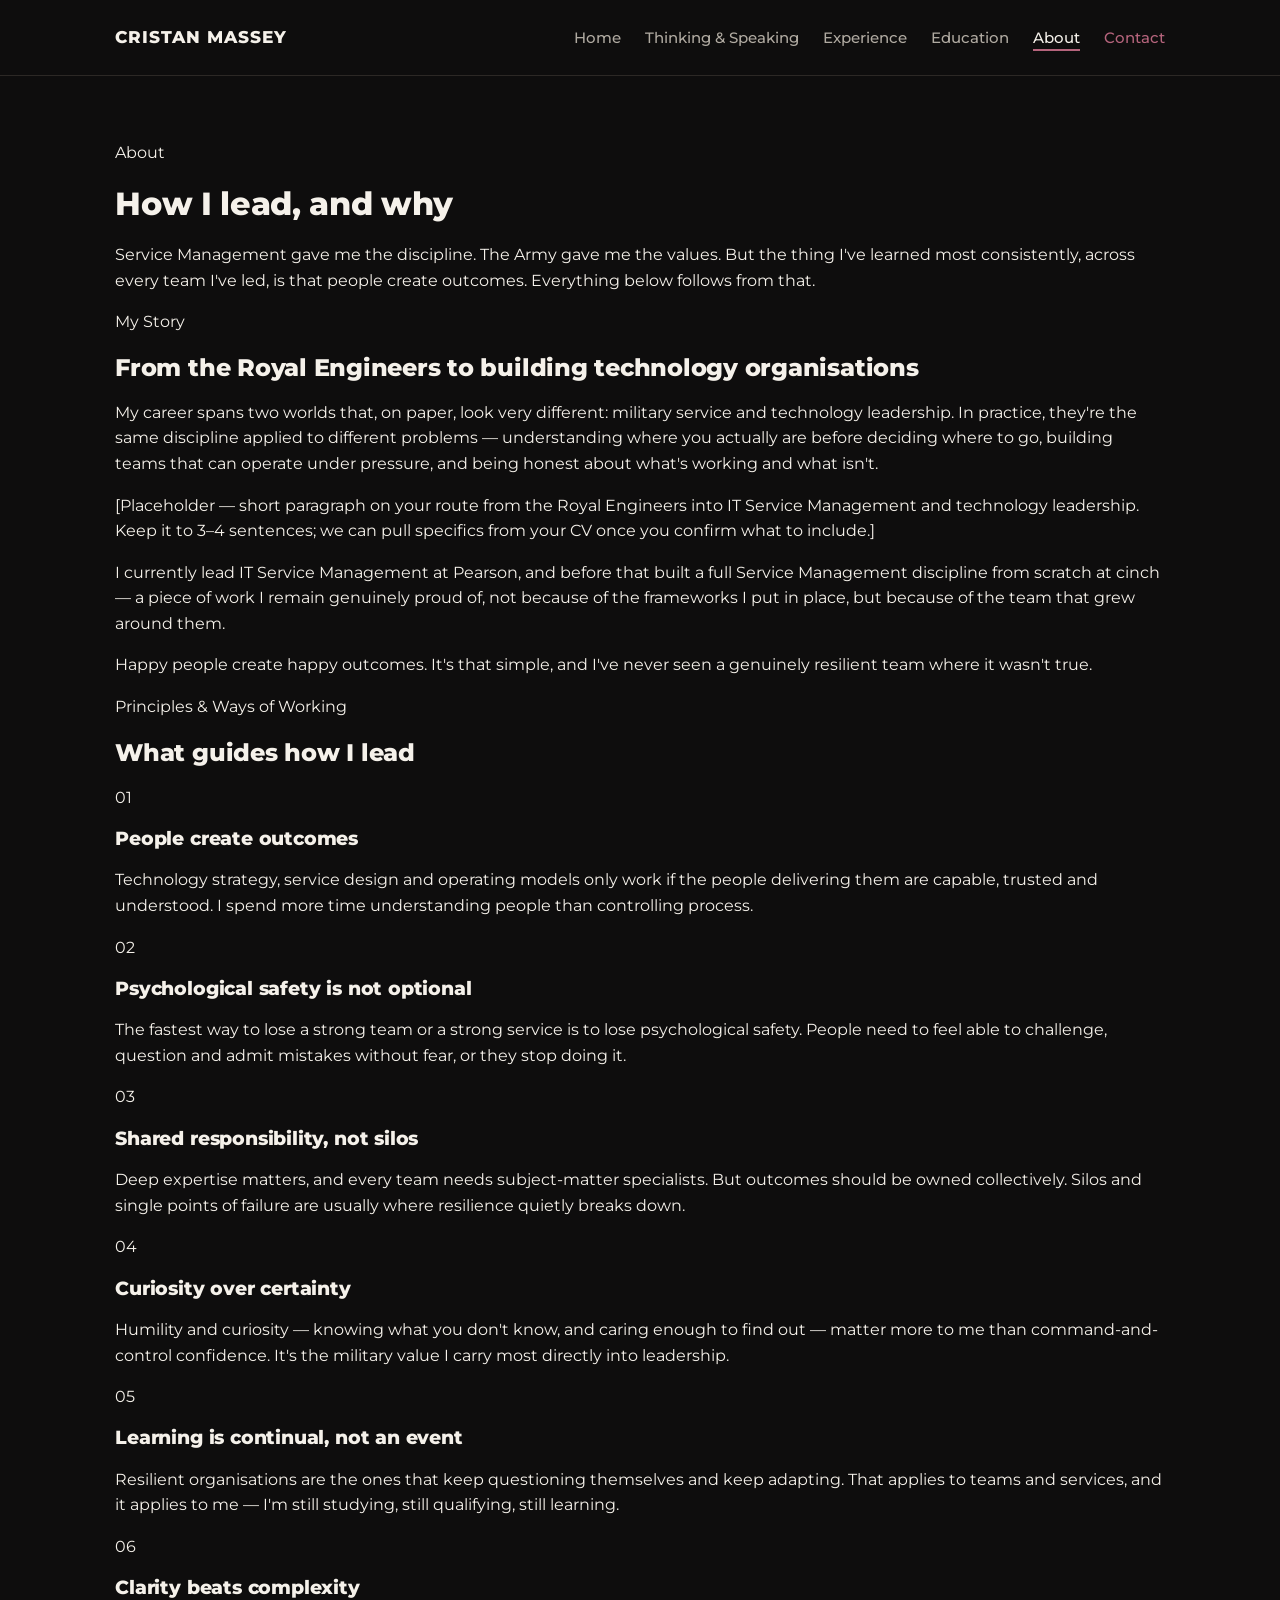
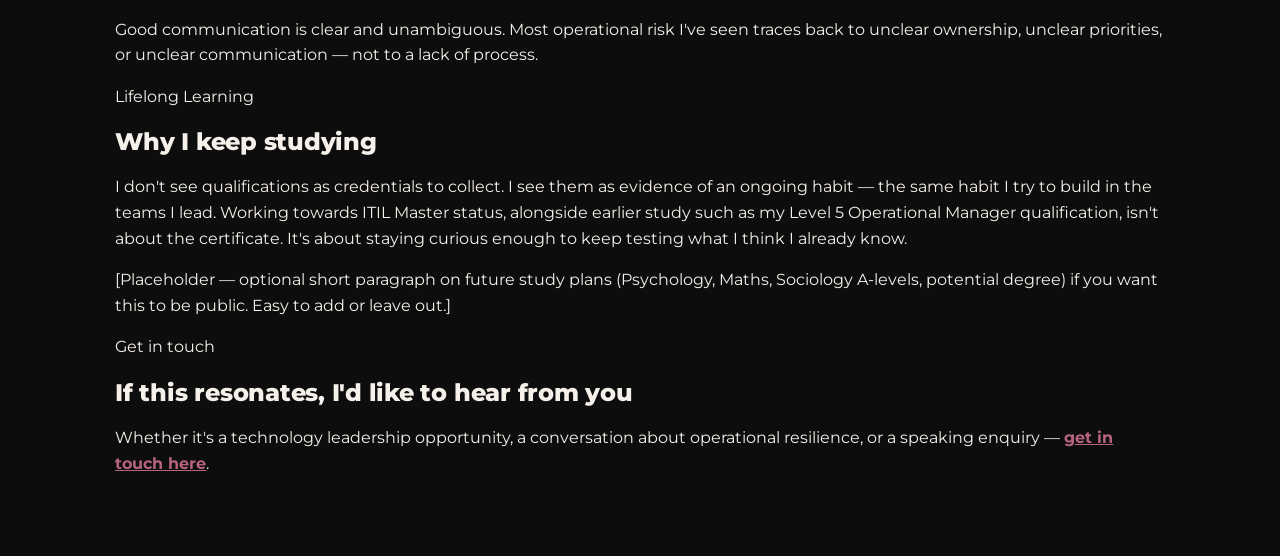
==== about.html @ 7408fda1 "Create about.html" ====
<!DOCTYPE html>
<html lang="en-GB">
<head>

    <meta charset="UTF-8">
    <meta name="viewport" content="width=device-width, initial-scale=1.0">

    <title>About | Cristan Massey</title>

    <meta name="description" content="How Cristan Massey leads: people-centred delivery, continual learning and the principles that guide his approach to technology leadership.">

    <!-- Google Fonts -->
    <link rel="preconnect" href="https://fonts.googleapis.com">
    <link rel="preconnect" href="https://fonts.gstatic.com" crossorigin>
    <link href="https://fonts.googleapis.com/css2?family=Montserrat:wght@400;500;600;700;800;900&display=swap" rel="stylesheet">

    <!-- Stylesheets -->
    <link rel="stylesheet" href="css/tokens.css">
    <link rel="stylesheet" href="css/global.css">
    <link rel="stylesheet" href="css/components.css">

</head>
<body>

    <a class="skip-link" href="#main-content">Skip to main content</a>

    <header class="site-header">
        <nav class="site-nav" aria-label="Primary navigation">

            <a href="index.html" class="site-name">CRISTAN MASSEY</a>

            <ul class="nav-links">
                <li><a href="index.html">Home</a></li>
                <li><a href="thinking.html">Thinking &amp; Speaking</a></li>
                <li><a href="experience.html">Experience</a></li>
                <li><a href="education.html">Education</a></li>
                <li><a href="about.html" aria-current="page">About</a></li>
                <li><a href="contact.html" class="contact-link">Contact</a></li>
            </ul>

        </nav>
    </header>

    <main id="main-content">

        <!-- ==================================================
             PAGE HEADER
             ================================================== -->

        <div class="page-header">

            <p class="page-kicker">About</p>

            <h1>How I lead, and why</h1>

            <p class="page-lead">
                Service Management gave me the discipline. The Army gave me the values.
                But the thing I've learned most consistently, across every team I've
                led, is that people create outcomes. Everything below follows from that.
            </p>

        </div>

        <!-- ==================================================
             SECTION: MY STORY
             ================================================== -->

        <section class="content-section">

            <div class="section-heading">
                <p class="eyebrow">My Story</p>
                <h2>From the Royal Engineers to building technology organisations</h2>
            </div>

            <div class="prose">

                <p>
                    My career spans two worlds that, on paper, look very different: military
                    service and technology leadership. In practice, they're the same discipline
                    applied to different problems &mdash; understanding where you actually are
                    before deciding where to go, building teams that can operate under pressure,
                    and being honest about what's working and what isn't.
                </p>

                <p>
                    [Placeholder &mdash; short paragraph on your route from the Royal Engineers
                    into IT Service Management and technology leadership. Keep it to 3&ndash;4
                    sentences; we can pull specifics from your CV once you confirm what to include.]
                </p>

                <p>
                    I currently lead IT Service Management at Pearson, and before that built a
                    full Service Management discipline from scratch at cinch &mdash; a piece of
                    work I remain genuinely proud of, not because of the frameworks I put in
                    place, but because of the team that grew around them.
                </p>

            </div>

        </section>

        <!-- ==================================================
             PULL STATEMENT
             ================================================== -->

        <section class="content-section">

            <p class="pull-statement">
                Happy people create <span>happy outcomes.</span> It's that simple, and I've
                never seen a genuinely resilient team where it wasn't true.
            </p>

        </section>

        <!-- ==================================================
             SECTION: PRINCIPLES / WAYS OF WORKING
             ================================================== -->

        <section class="content-section">

            <div class="section-heading">
                <p class="eyebrow">Principles &amp; Ways of Working</p>
                <h2>What guides how I lead</h2>
            </div>

            <div class="principles-grid">

                <div class="principle">
                    <span class="principle-number">01</span>
                    <h3>People create outcomes</h3>
                    <p>
                        Technology strategy, service design and operating models only work
                        if the people delivering them are capable, trusted and understood.
                        I spend more time understanding people than controlling process.
                    </p>
                </div>

                <div class="principle">
                    <span class="principle-number">02</span>
                    <h3>Psychological safety is not optional</h3>
                    <p>
                        The fastest way to lose a strong team or a strong service is to lose
                        psychological safety. People need to feel able to challenge, question
                        and admit mistakes without fear, or they stop doing it.
                    </p>
                </div>

                <div class="principle">
                    <span class="principle-number">03</span>
                    <h3>Shared responsibility, not silos</h3>
                    <p>
                        Deep expertise matters, and every team needs subject-matter specialists.
                        But outcomes should be owned collectively. Silos and single points of
                        failure are usually where resilience quietly breaks down.
                    </p>
                </div>

                <div class="principle">
                    <span class="principle-number">04</span>
                    <h3>Curiosity over certainty</h3>
                    <p>
                        Humility and curiosity &mdash; knowing what you don't know, and caring
                        enough to find out &mdash; matter more to me than command-and-control
                        confidence. It's the military value I carry most directly into leadership.
                    </p>
                </div>

                <div class="principle">
                    <span class="principle-number">05</span>
                    <h3>Learning is continual, not an event</h3>
                    <p>
                        Resilient organisations are the ones that keep questioning themselves
                        and keep adapting. That applies to teams and services, and it applies
                        to me &mdash; I'm still studying, still qualifying, still learning.
                    </p>
                </div>

                <div class="principle">
                    <span class="principle-number">06</span>
                    <h3>Clarity beats complexity</h3>
                    <p>
                        Good communication is clear and unambiguous. Most operational risk I've
                        seen traces back to unclear ownership, unclear priorities, or unclear
                        communication &mdash; not to a lack of process.
                    </p>
                </div>

            </div>

        </section>

        <!-- ==================================================
             SECTION: WHY I CARE ABOUT LEARNING
             ================================================== -->

        <section class="content-section">

            <div class="section-heading">
                <p class="eyebrow">Lifelong Learning</p>
                <h2>Why I keep studying</h2>
            </div>

            <div class="prose">

                <p>
                    I don't see qualifications as credentials to collect. I see them as evidence
                    of an ongoing habit &mdash; the same habit I try to build in the teams I lead.
                    Working towards ITIL Master status, alongside earlier study such as my Level 5
                    Operational Manager qualification, isn't about the certificate. It's about
                    staying curious enough to keep testing what I think I already know.
                </p>

                <p>
                    [Placeholder &mdash; optional short paragraph on future study plans
                    (Psychology, Maths, Sociology A-levels, potential degree) if you want this
                    to be public. Easy to add or leave out.]
                </p>

            </div>

        </section>

        <!-- ==================================================
             SECTION: CONTACT PROMPT (simple text link, no CTA
             component built yet)
             ================================================== -->

        <section class="content-section">

            <div class="section-heading">
                <p class="eyebrow">Get in touch</p>
                <h2>If this resonates, I'd like to hear from you</h2>
            </div>

            <p class="prose">
                Whether it's a technology leadership opportunity, a conversation about
                operational resilience, or a speaking enquiry &mdash;
                <a href="contact.html" style="color: var(--colour-accent); font-weight: 700;">get in touch here</a>.
            </p>

        </section>

    </main>

    <script src="js/main.js"></script>

</body>
</html>
---- css/tokens.css ----
/* ==========================================================================
   DESIGN TOKENS
   This file holds every colour, font, spacing and layout value used across
   the site. Change a value here and it updates everywhere it's used.
   ========================================================================== */

:root {

  /* Colour - neutrals (dark theme) */
  --colour-canvas: #0E0D0D;
  --colour-surface: #191716;
  --colour-ink: #F5F1EA;
  --colour-ink-soft: #B0AAA1;
  --colour-line: #2C2825;

  /* Colour - maroon scale (accent identity) */
  --colour-maroon-950: #241115;
  --colour-maroon-900: #34161D;
  --colour-maroon-800: #4A1C28;
  --colour-maroon-700: #652235;
  --colour-maroon-600: #7D2D44;
  --colour-maroon-500: #96405A;
  --colour-maroon-400: #B5647C;
  --colour-maroon-300: #D08FA0;
  --colour-maroon-200: #E8C6CF;
  --colour-maroon-100: #F5E6EA;

  /* On a dark canvas, lighter maroon tones give the contrast needed for
     text and links. Darker maroon tones (700/600) work well as solid
     button backgrounds with light text on top. */
  --colour-accent: var(--colour-maroon-400);
  --colour-accent-strong: var(--colour-maroon-300);
  --colour-accent-solid: var(--colour-maroon-700);
  --colour-accent-solid-hover: var(--colour-maroon-600);

  /* Colour - accessibility (brighter blue needed for AA contrast on black) */
  --colour-focus: #5AA9E6;

  /* Typography
     Single family, multiple weights: bold, confident, modern.
     Hierarchy is created through weight and size, not by mixing typefaces. */
  --font-display: "Montserrat", sans-serif;
  --font-body: "Montserrat", sans-serif;

  --font-size-body: 1rem;
  --font-size-lead: clamp(1.15rem, 1rem + 0.6vw, 1.4rem);
  --font-size-h3: clamp(1.4rem, 1.1rem + 1vw, 2rem);
  --font-size-h2: clamp(2rem, 1.4rem + 2vw, 3.4rem);
  --font-size-h1: clamp(2.5rem, 1.5rem + 4.5vw, 4.75rem);

  /* Spacing */
  --space-1: 0.25rem;
  --space-2: 0.5rem;
  --space-3: 0.75rem;
  --space-4: 1rem;
  --space-6: 1.5rem;
  --space-8: 2rem;
  --space-12: 3rem;
  --space-16: 4rem;
  --space-24: 6rem;

  /* Layout */
  --width-text: 44rem;
  --width-content: 72rem;
  --page-gutter: clamp(1.25rem, 4vw, 4rem);

  /* Borders / radii */
  --border-thin: 1px solid var(--colour-line);
  --border-accent: 1px solid var(--colour-maroon-600);
  --radius-small: 0.2rem;
  --radius-medium: 0.75rem;

  /* Motion */
  --duration-standard: 200ms;
  --ease-standard: cubic-bezier(0.2, 0, 0, 1);

}
---- css/global.css ----
/* ==========================================================================
   GLOBAL STYLES
   Base rules applied across every page: resets, typography, body defaults.
   ========================================================================== */

html {
  box-sizing: border-box;
  scroll-behavior: smooth;
}

*,
*::before,
*::after {
  box-sizing: inherit;
}

body {
  margin: 0;
  background: var(--colour-canvas);
  color: var(--colour-ink);
  font-family: var(--font-body);
  font-size: var(--font-size-body);
  line-height: 1.6;
  -webkit-font-smoothing: antialiased;
}

/* Skip link - accessibility: allows keyboard users to bypass navigation */
.skip-link {
  position: absolute;
  left: -999px;
  top: auto;
  background: var(--colour-accent-solid);
  color: #fff;
  padding: var(--space-3) var(--space-4);
  z-index: 100;
}

.skip-link:focus {
  left: var(--space-4);
  top: var(--space-4);
}

/* Visible focus state for all interactive elements */
a:focus-visible,
button:focus-visible {
  outline: 3px solid var(--colour-focus);
  outline-offset: 2px;
}

h1, h2, h3 {
  font-family: var(--font-display);
  font-weight: 800;
  line-height: 1.05;
  letter-spacing: -0.01em;
  color: var(--colour-ink);
}

p {
  margin: 0 0 var(--space-4) 0;
}

a {
  color: inherit;
}

main {
  max-width: var(--width-content);
  margin: 0 auto;
  padding: var(--space-16) var(--page-gutter);
}

@media (prefers-reduced-motion: reduce) {
  html {
    scroll-behavior: auto;
  }
  * {
    animation-duration: 0.001ms !important;
    transition-duration: 0.001ms !important;
  }
}
---- css/components.css ----
/* ==========================================================================
   COMPONENTS
   Reusable UI patterns: navigation, hero, buttons, cards etc.
   Add new components to this file as the site grows.
   ========================================================================== */

/* --- Site header / navigation ------------------------------------------ */

.site-header {
  border-bottom: var(--border-thin);
}

.site-nav {
  max-width: var(--width-content);
  margin: 0 auto;
  padding: var(--space-6) var(--page-gutter);

  display: flex;
  justify-content: space-between;
  align-items: center;
  flex-wrap: wrap;
  gap: var(--space-4);
}

.site-name {
  font-family: var(--font-body);
  font-weight: 800;
  font-size: 1.05rem;
  letter-spacing: 0.06em;
  text-decoration: none;
  color: var(--colour-ink);
  white-space: nowrap;
}

.nav-links {
  display: flex;
  flex-wrap: wrap;
  gap: var(--space-6);
  list-style: none;
  margin: 0;
  padding: 0;
}

.nav-links a {
  text-decoration: none;
  color: var(--colour-ink-soft);
  font-size: 0.95rem;
  font-weight: 500;
}

.nav-links a:hover {
  color: var(--colour-accent-strong);
}

.nav-links a[aria-current="page"] {
  color: var(--colour-ink);
  border-bottom: 2px solid var(--colour-accent);
  padding-bottom: 2px;
}

.contact-link {
  color: var(--colour-accent) !important;
  font-weight: 700;
}

/* --- Hero ---------------------------------------------------------------- */

.hero {
  display: grid;
  grid-template-columns: 1.4fr 1fr;
  gap: var(--space-16);
  align-items: center;
}

.hero-content {
  max-width: var(--width-text);
}

.hero-kicker {
  color: var(--colour-accent);
  font-size: 0.9rem;
  font-weight: 700;
  text-transform: uppercase;
  letter-spacing: 0.1em;
  margin-bottom: var(--space-4);
}

.hero h1 {
  font-size: var(--font-size-h1);
  font-weight: 900;
  margin: 0 0 var(--space-6) 0;
}

.hero-intro {
  max-width: 42rem;
  font-size: var(--font-size-lead);
  font-weight: 400;
  color: var(--colour-ink-soft);
}

.hero-media img {
  width: 100%;
  height: auto;
  display: block;
  border: var(--border-accent);
  border-radius: var(--radius-medium);
  object-fit: cover;
}

/* Stack the hero on narrower screens rather than compressing two columns */
@media (max-width: 52rem) {

  .hero {
    grid-template-columns: 1fr;
  }

  .hero-media {
    max-width: 20rem;
  }

}
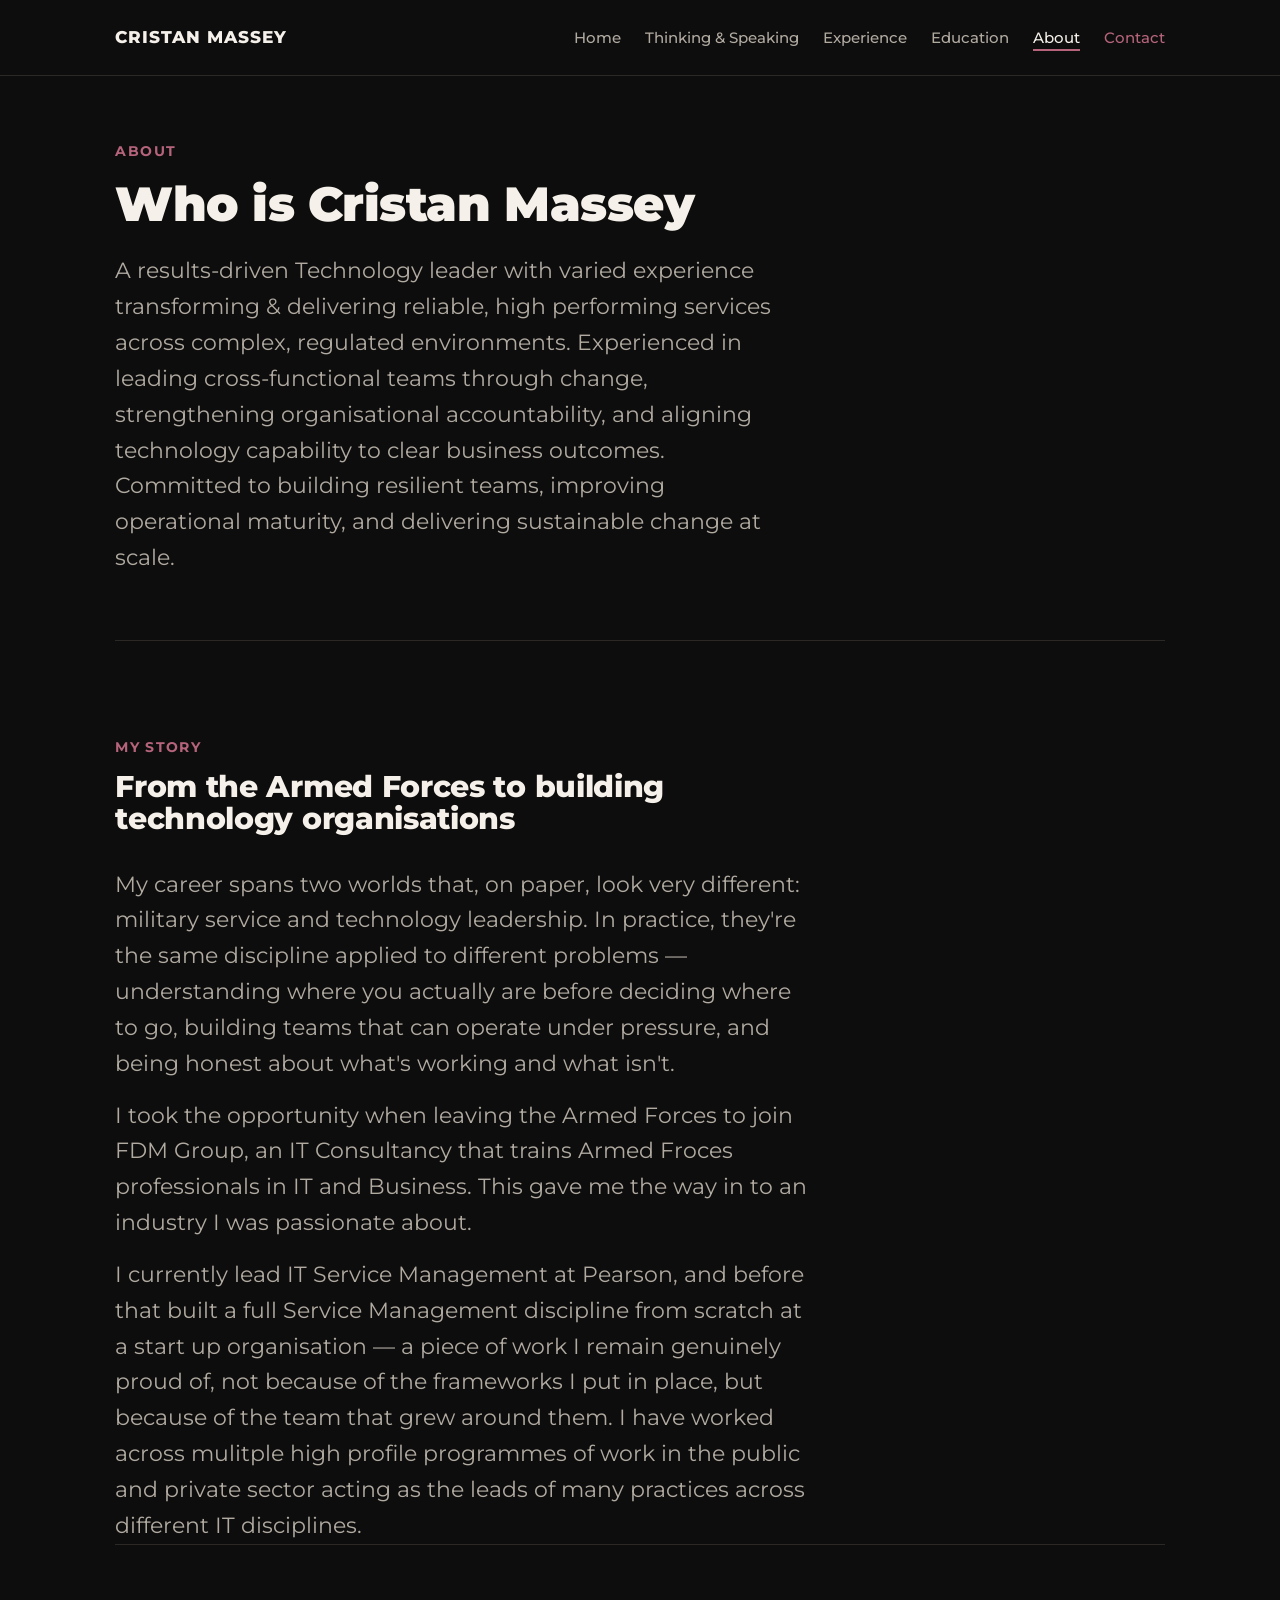
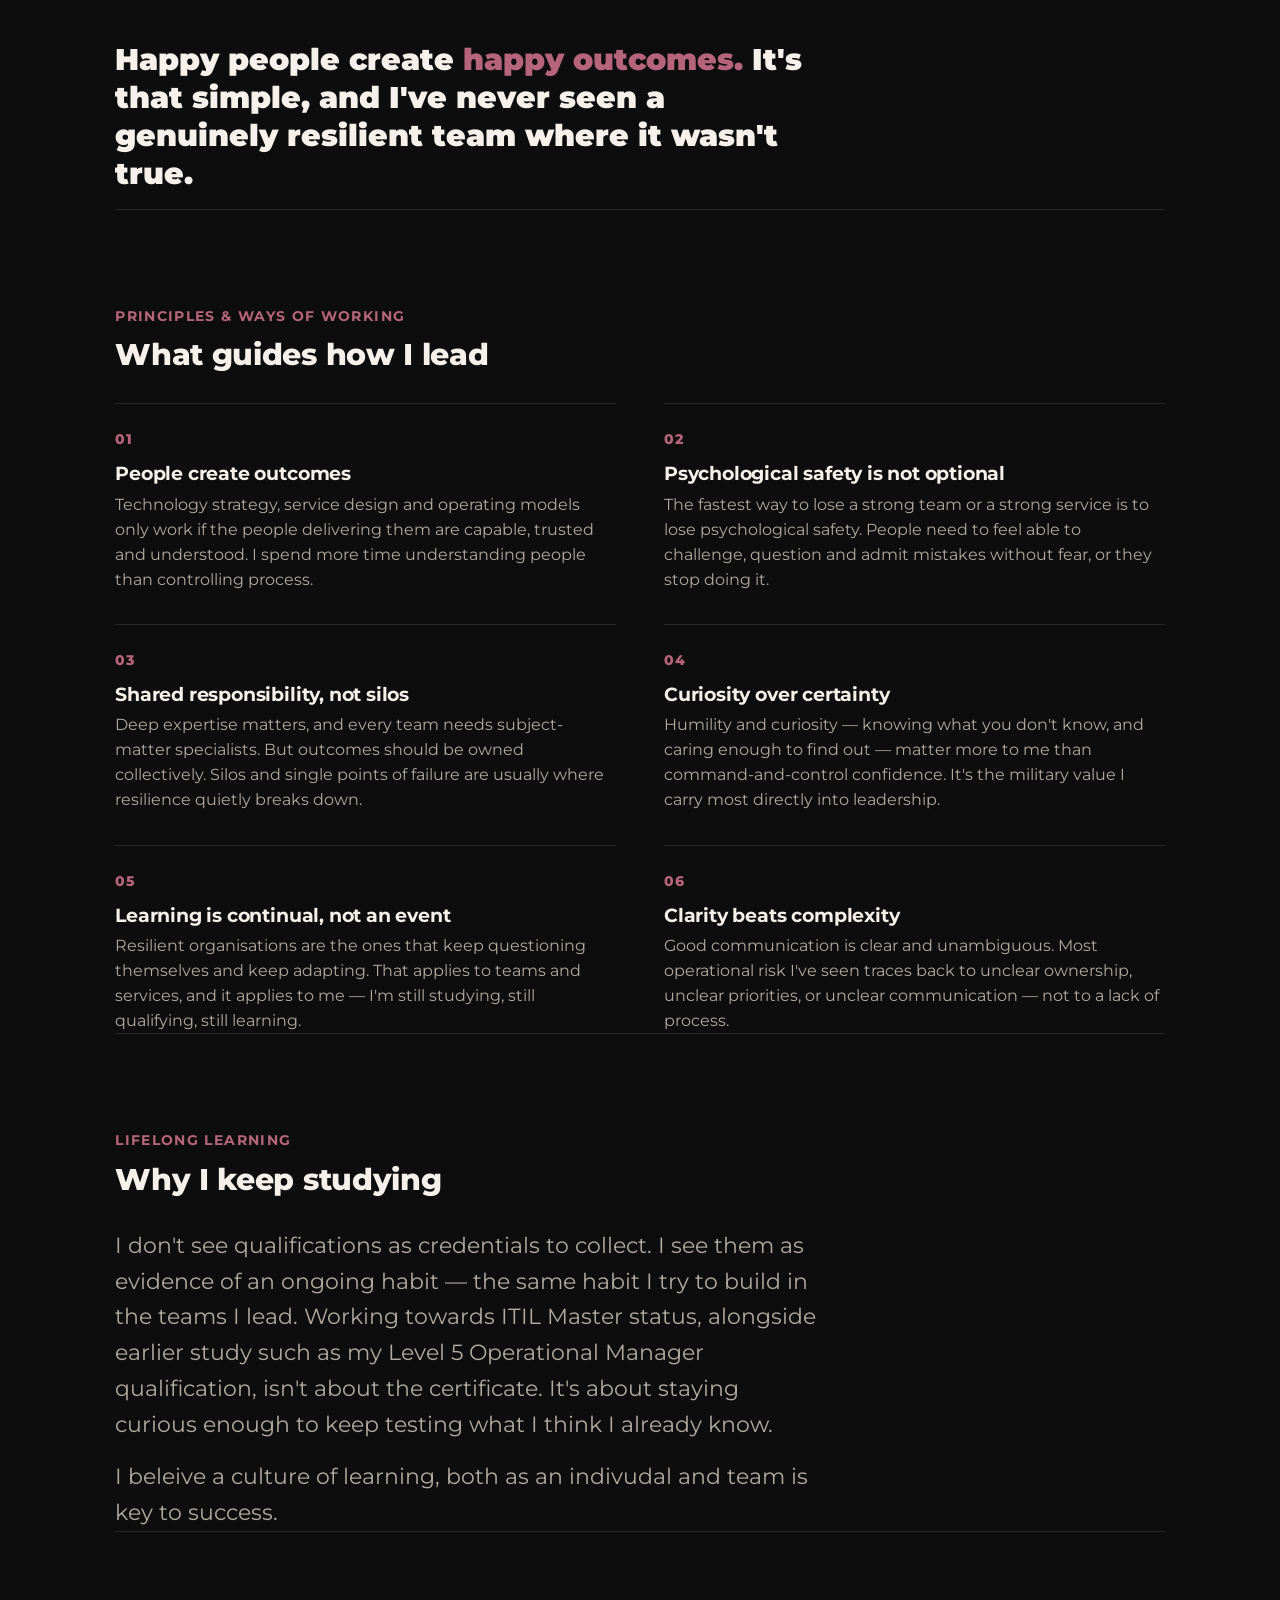
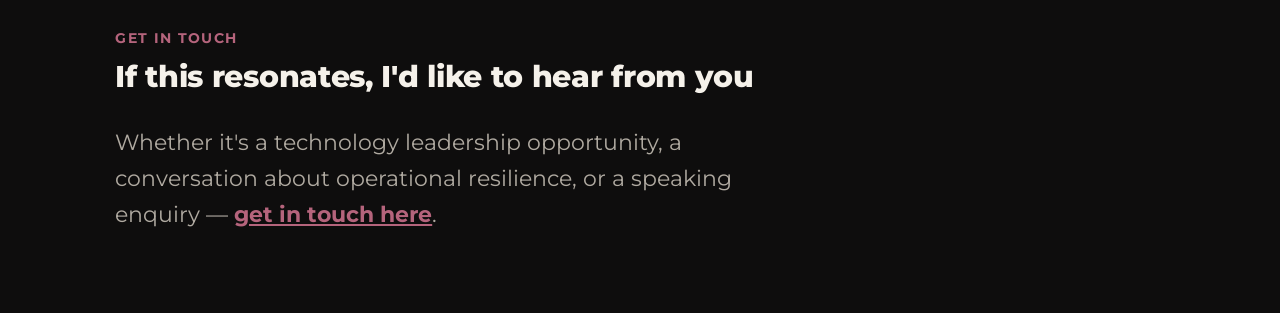
==== commit 31f2e6c6: "Amended wording" ====
--- a/about.html
+++ b/about.html
@@ -51,12 +51,15 @@
 
             <p class="page-kicker">About</p>
 
-            <h1>How I lead, and why</h1>
+            <h1>Who is Cristan Massey</h1>
 
             <p class="page-lead">
-                Service Management gave me the discipline. The Army gave me the values.
-                But the thing I've learned most consistently, across every team I've
-                led, is that people create outcomes. Everything below follows from that.
+                A results-driven Technology leader with varied experience transforming & delivering reliable, high performing
+services across complex, regulated environments. Experienced in leading cross-functional
+teams through change, strengthening organisational accountability, and aligning technology capability to
+clear business outcomes. Committed to building resilient teams, improving operational maturity, and
+delivering sustainable change at scale.
+
             </p>
 
         </div>
@@ -69,7 +72,7 @@
 
             <div class="section-heading">
                 <p class="eyebrow">My Story</p>
-                <h2>From the Royal Engineers to building technology organisations</h2>
+                <h2>From the Armed Forces to building technology organisations</h2>
             </div>
 
             <div class="prose">
@@ -83,16 +86,14 @@
                 </p>
 
                 <p>
-                    [Placeholder &mdash; short paragraph on your route from the Royal Engineers
-                    into IT Service Management and technology leadership. Keep it to 3&ndash;4
-                    sentences; we can pull specifics from your CV once you confirm what to include.]
+                    I took the opportunity when leaving the Armed Forces to join FDM Group, an IT Consultancy that trains Armed Froces professionals in IT and Business. This gave me the way in to an industry I was passionate about. 
                 </p>
 
                 <p>
                     I currently lead IT Service Management at Pearson, and before that built a
-                    full Service Management discipline from scratch at cinch &mdash; a piece of
+                    full Service Management discipline from scratch at a start up organisation &mdash; a piece of
                     work I remain genuinely proud of, not because of the frameworks I put in
-                    place, but because of the team that grew around them.
+                    place, but because of the team that grew around them. I have worked across mulitple high profile programmes of work in the public and private sector acting as the leads of many practices across different IT disciplines. 
                 </p>
 
             </div>
@@ -211,9 +212,7 @@
                 </p>
 
                 <p>
-                    [Placeholder &mdash; optional short paragraph on future study plans
-                    (Psychology, Maths, Sociology A-levels, potential degree) if you want this
-                    to be public. Easy to add or leave out.]
+                    I beleive a culture of learning, both as an indivudal and team is key to success. 
                 </p>
 
             </div>
--- a/css/components.css
+++ b/css/components.css
@@ -63,7 +63,7 @@
   font-weight: 700;
 }
 
-/* --- Hero ---------------------------------------------------------------- */
+/* --- Hero (homepage) ----------------------------------------------------- */
 
 .hero {
   display: grid;
@@ -102,7 +102,7 @@
   width: 100%;
   height: auto;
   display: block;
-  border: var(--border-accent);
+  border: 3px solid var(--colour-maroon-600);
   border-radius: var(--radius-medium);
   object-fit: cover;
 }
@@ -119,3 +119,132 @@
   }
 
 }
+
+/* --- Page header (used on interior pages: About, Experience, etc.) ------ */
+
+.page-header {
+  max-width: var(--width-text);
+  margin-bottom: var(--space-16);
+}
+
+.page-kicker {
+  color: var(--colour-accent);
+  font-size: 0.9rem;
+  font-weight: 700;
+  text-transform: uppercase;
+  letter-spacing: 0.1em;
+  margin-bottom: var(--space-4);
+}
+
+.page-header h1 {
+  font-size: var(--font-size-h2);
+  font-weight: 900;
+  margin: 0 0 var(--space-6) 0;
+}
+
+.page-lead {
+  font-size: var(--font-size-lead);
+  font-weight: 400;
+  color: var(--colour-ink-soft);
+  max-width: 42rem;
+}
+
+/* --- Section heading (reusable across interior page sections) ---------- */
+
+.section-heading {
+  max-width: var(--width-text);
+  margin-bottom: var(--space-8);
+}
+
+.section-heading .eyebrow {
+  color: var(--colour-accent);
+  font-size: 0.85rem;
+  font-weight: 700;
+  text-transform: uppercase;
+  letter-spacing: 0.1em;
+  margin-bottom: var(--space-3);
+}
+
+.section-heading h2 {
+  font-size: var(--font-size-h3);
+  font-weight: 800;
+  margin: 0;
+}
+
+/* --- Content section spacing --------------------------------------------- */
+
+.content-section {
+  padding-top: var(--space-24);
+  border-top: var(--border-thin);
+}
+
+.content-section:first-child {
+  padding-top: 0;
+  border-top: none;
+}
+
+.prose {
+  max-width: var(--width-text);
+  font-size: var(--font-size-lead);
+  color: var(--colour-ink-soft);
+}
+
+.prose p:last-child {
+  margin-bottom: 0;
+}
+
+/* --- Pull statement (large standalone statement mid-page) --------------- */
+
+.pull-statement {
+  max-width: var(--width-text);
+  font-family: var(--font-display);
+  font-weight: 900;
+  font-size: var(--font-size-h3);
+  color: var(--colour-ink);
+  line-height: 1.25;
+}
+
+.pull-statement span {
+  color: var(--colour-accent);
+}
+
+/* --- Principles grid (About page: Principles / Ways of Working) -------- */
+
+.principles-grid {
+  display: grid;
+  grid-template-columns: repeat(2, 1fr);
+  gap: var(--space-8) var(--space-12);
+}
+
+@media (max-width: 52rem) {
+  .principles-grid {
+    grid-template-columns: 1fr;
+  }
+}
+
+.principle {
+  border-top: var(--border-thin);
+  padding-top: var(--space-6);
+}
+
+.principle .principle-number {
+  display: block;
+  font-family: var(--font-display);
+  font-weight: 800;
+  font-size: 0.9rem;
+  color: var(--colour-accent);
+  margin-bottom: var(--space-3);
+  letter-spacing: 0.05em;
+}
+
+.principle h3 {
+  font-size: 1.2rem;
+  font-weight: 700;
+  margin: 0 0 var(--space-2) 0;
+}
+
+.principle p {
+  color: var(--colour-ink-soft);
+  font-size: 0.98rem;
+  margin: 0;
+}
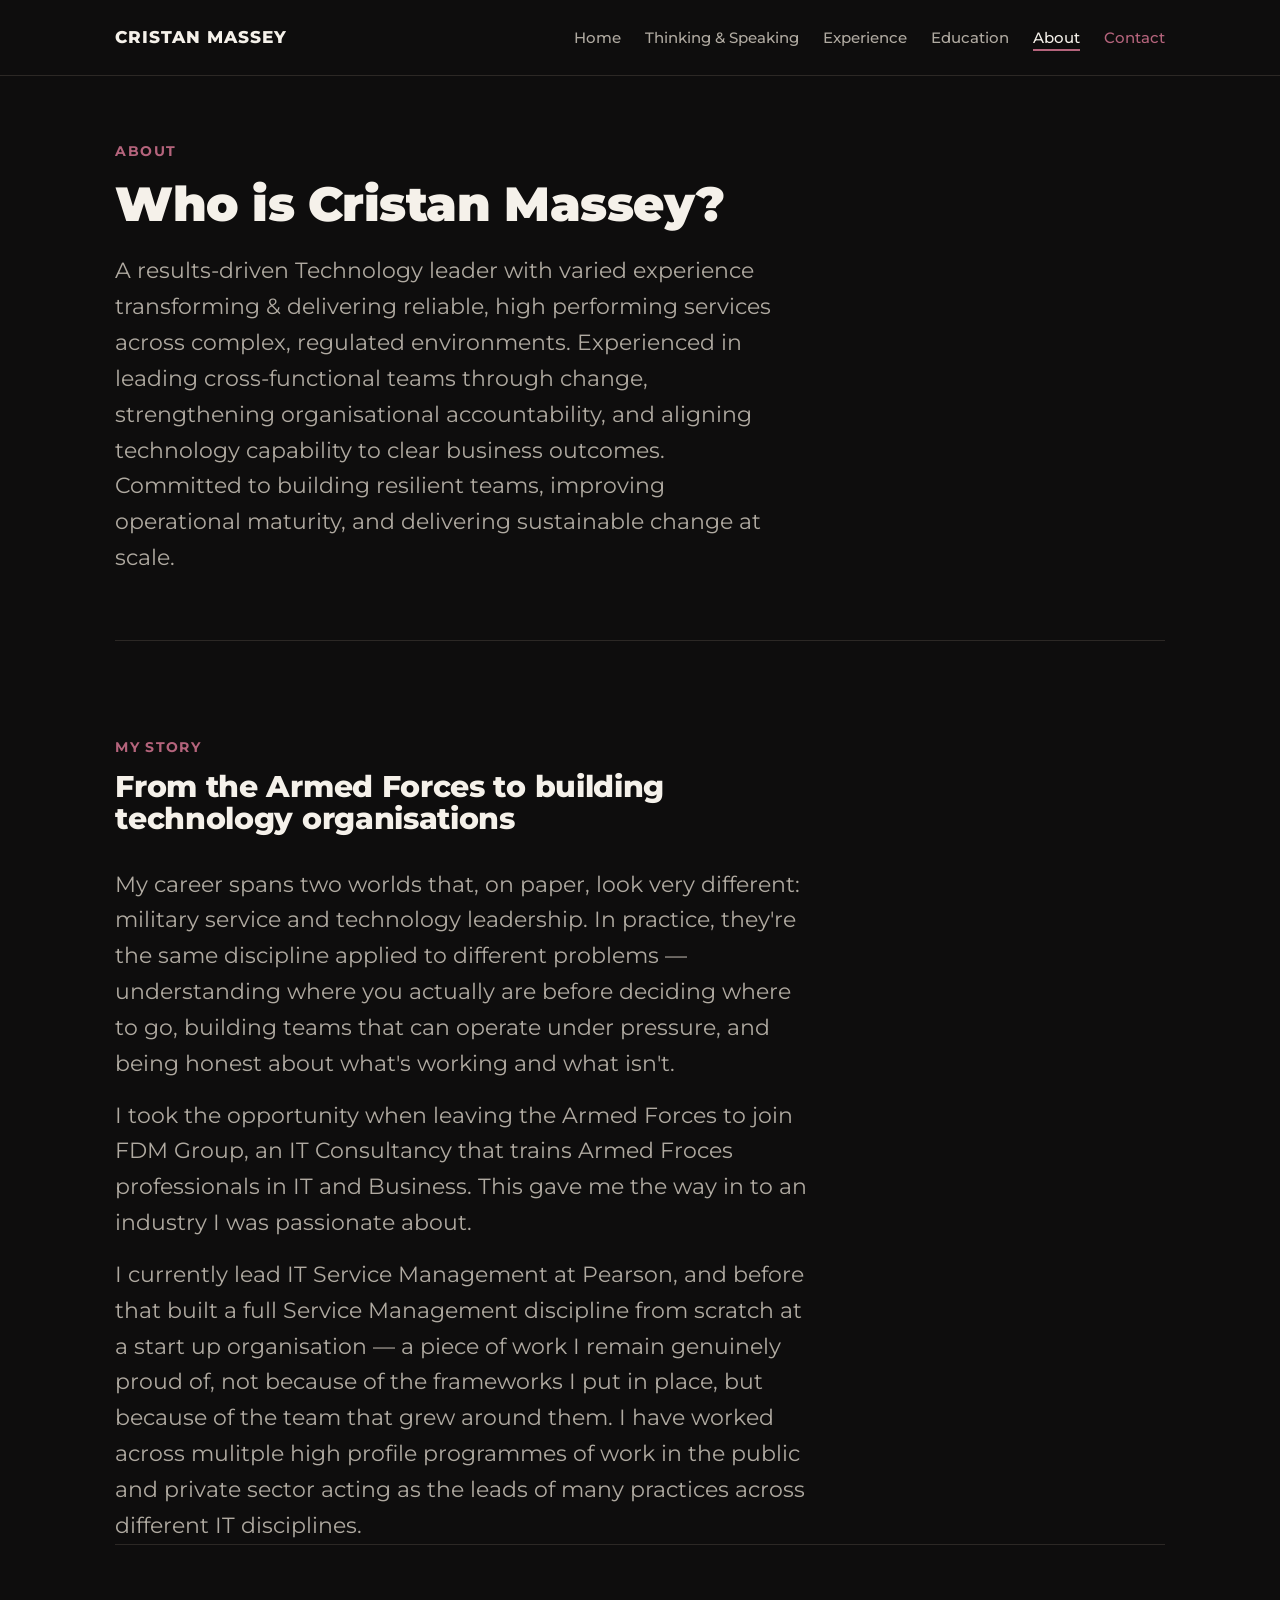
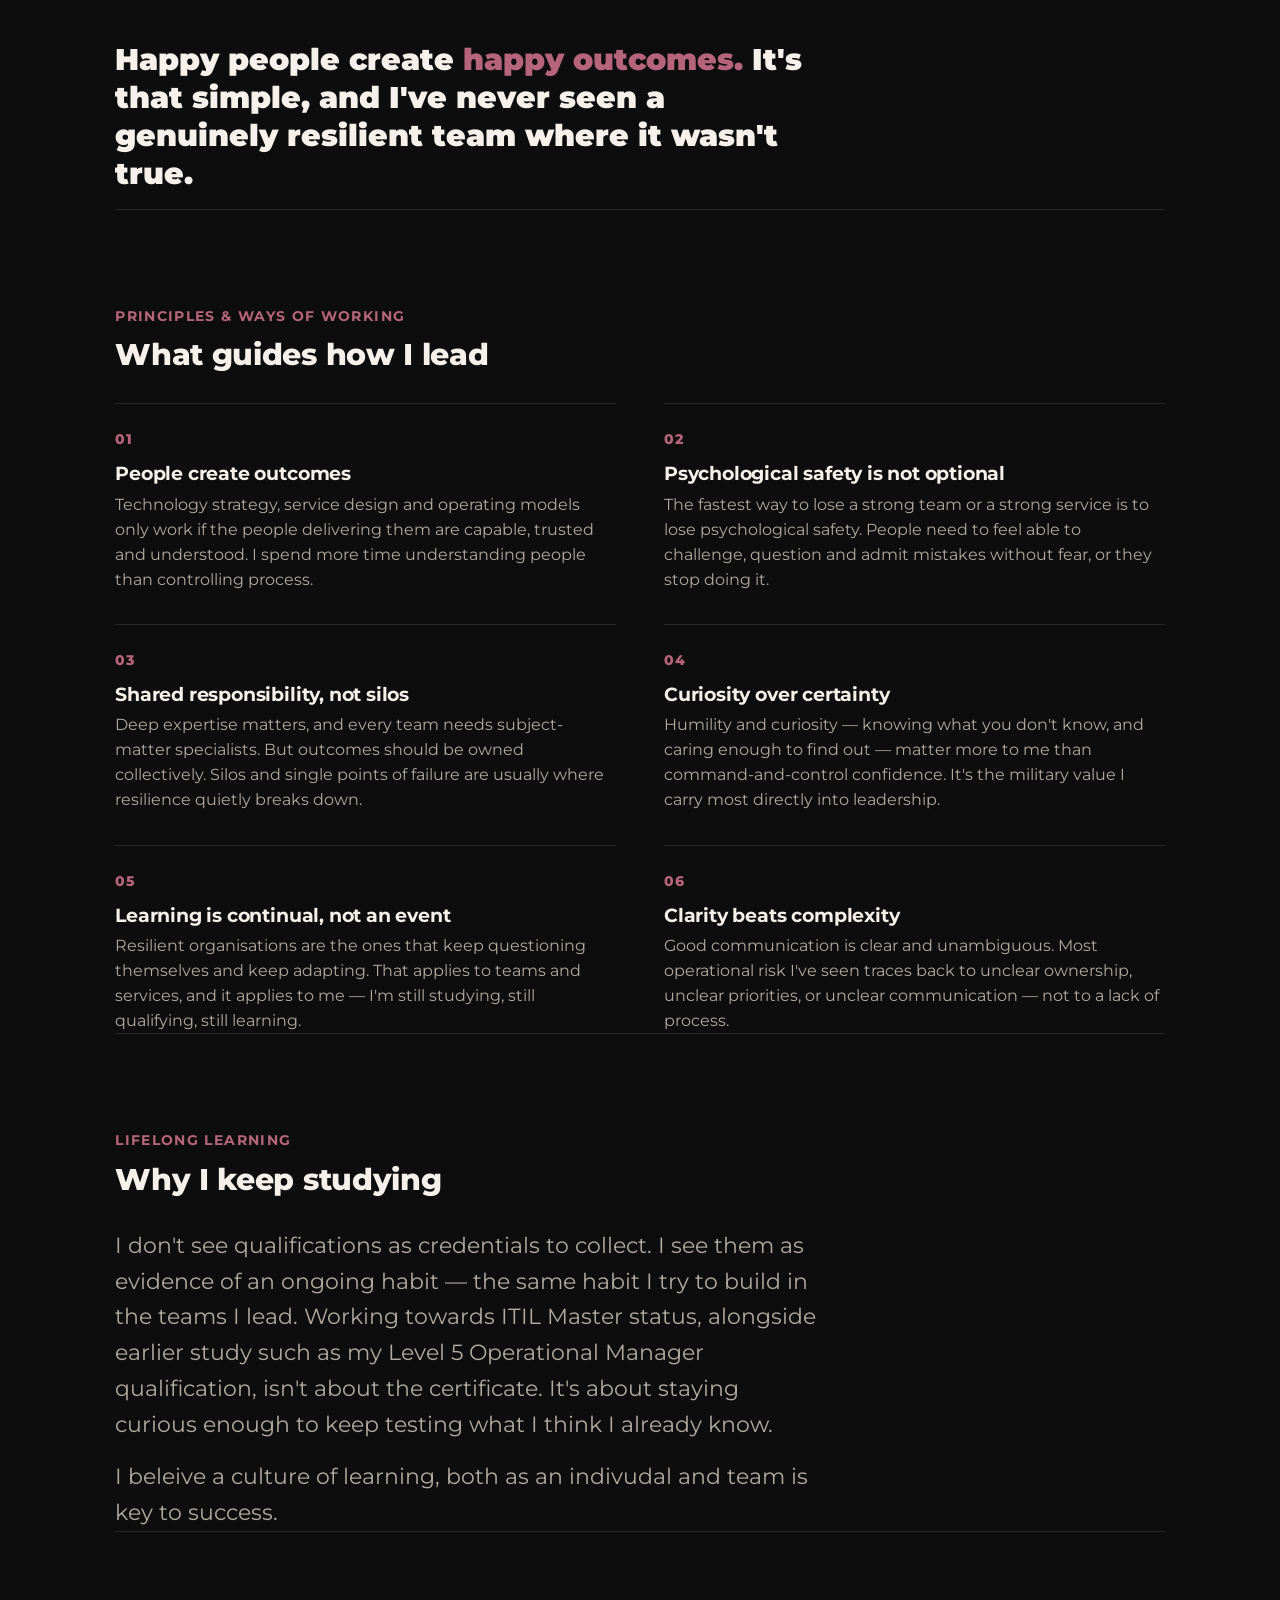
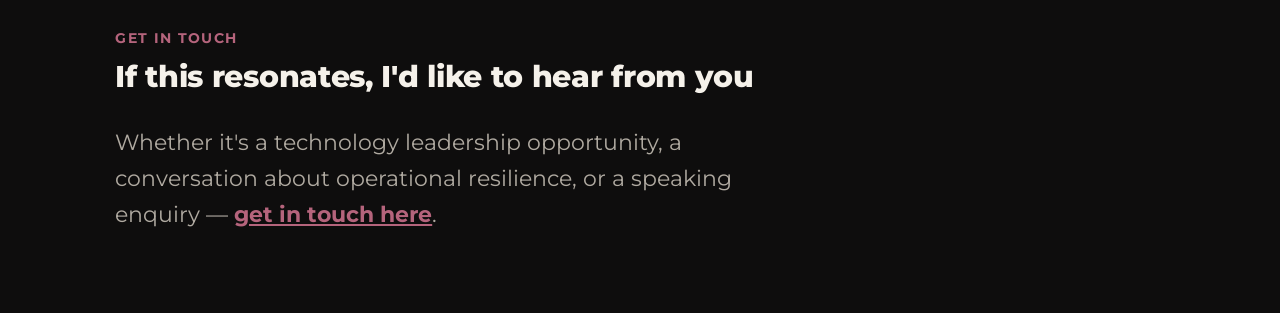
==== commit f164d065: "Update about.html" ====
--- a/about.html
+++ b/about.html
@@ -51,7 +51,7 @@
 
             <p class="page-kicker">About</p>
 
-            <h1>Who is Cristan Massey</h1>
+            <h1>Who is Cristan Massey?</h1>
 
             <p class="page-lead">
                 A results-driven Technology leader with varied experience transforming & delivering reliable, high performing
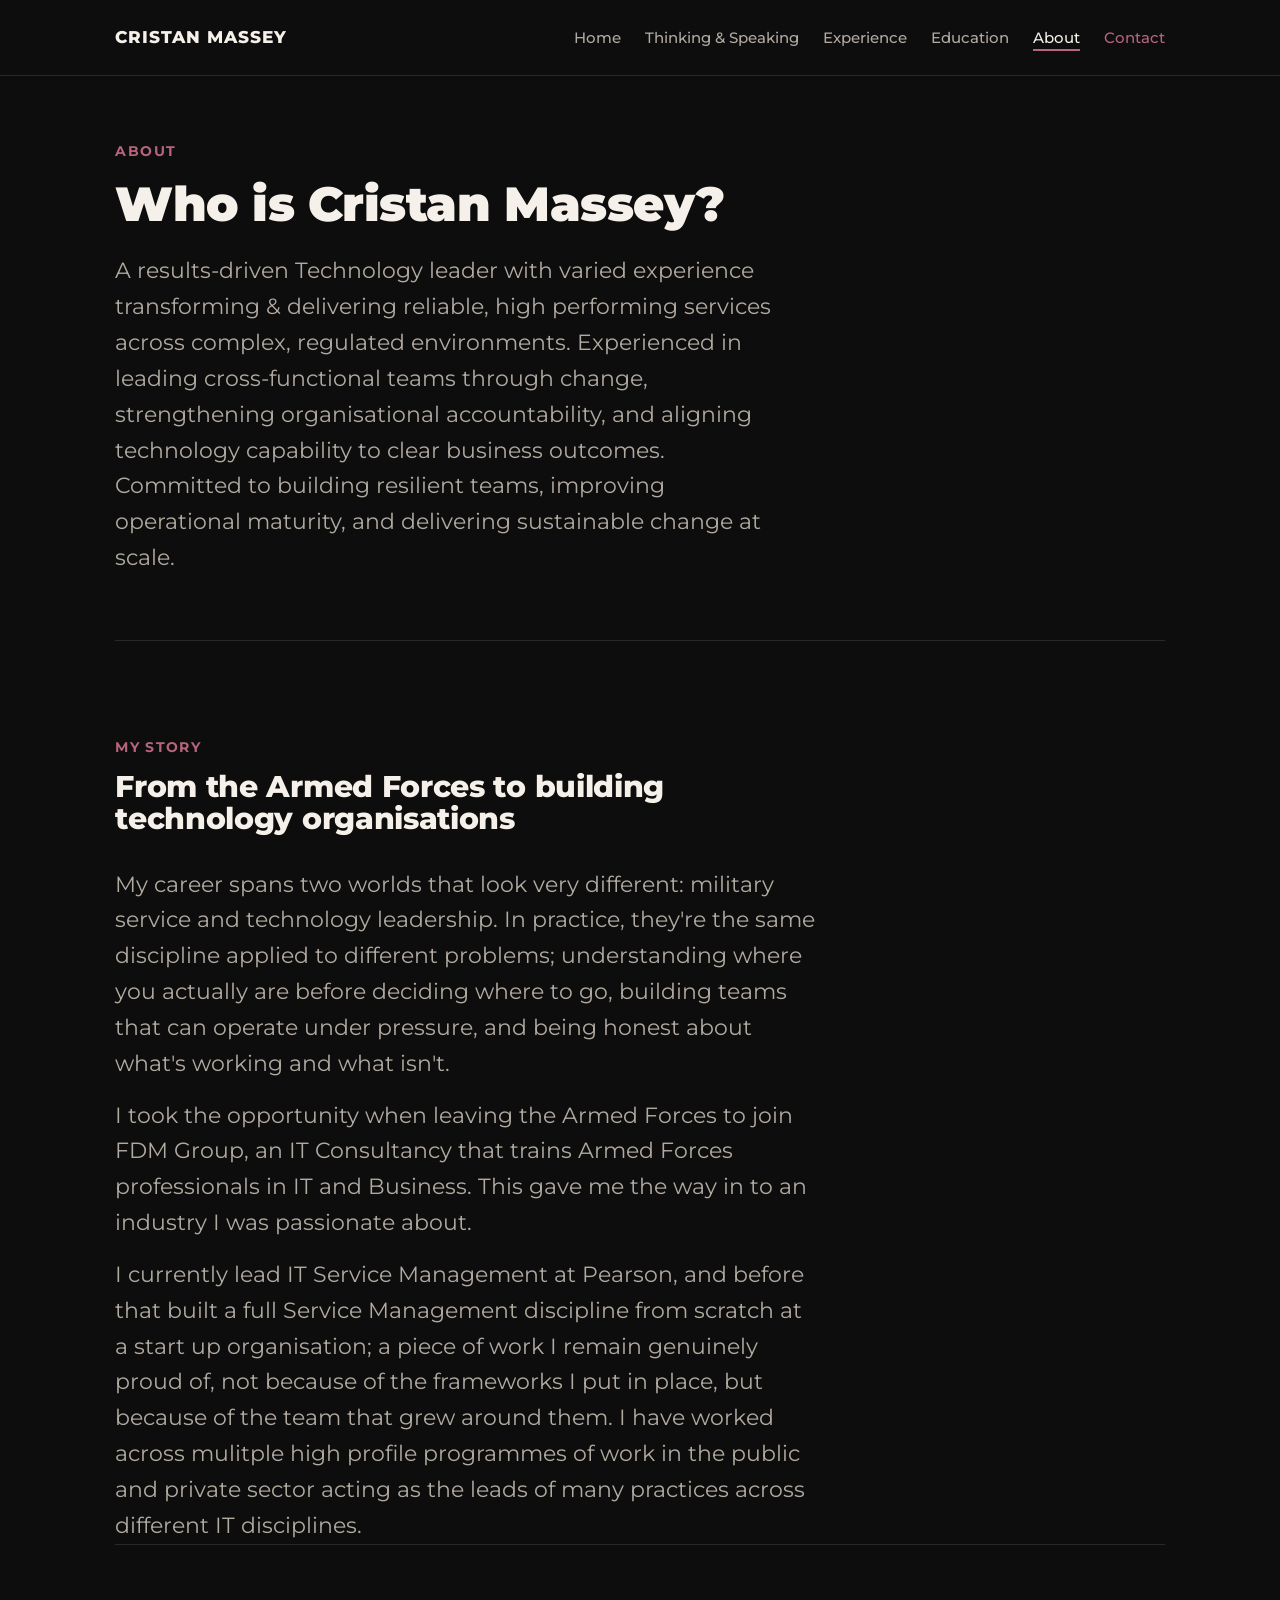
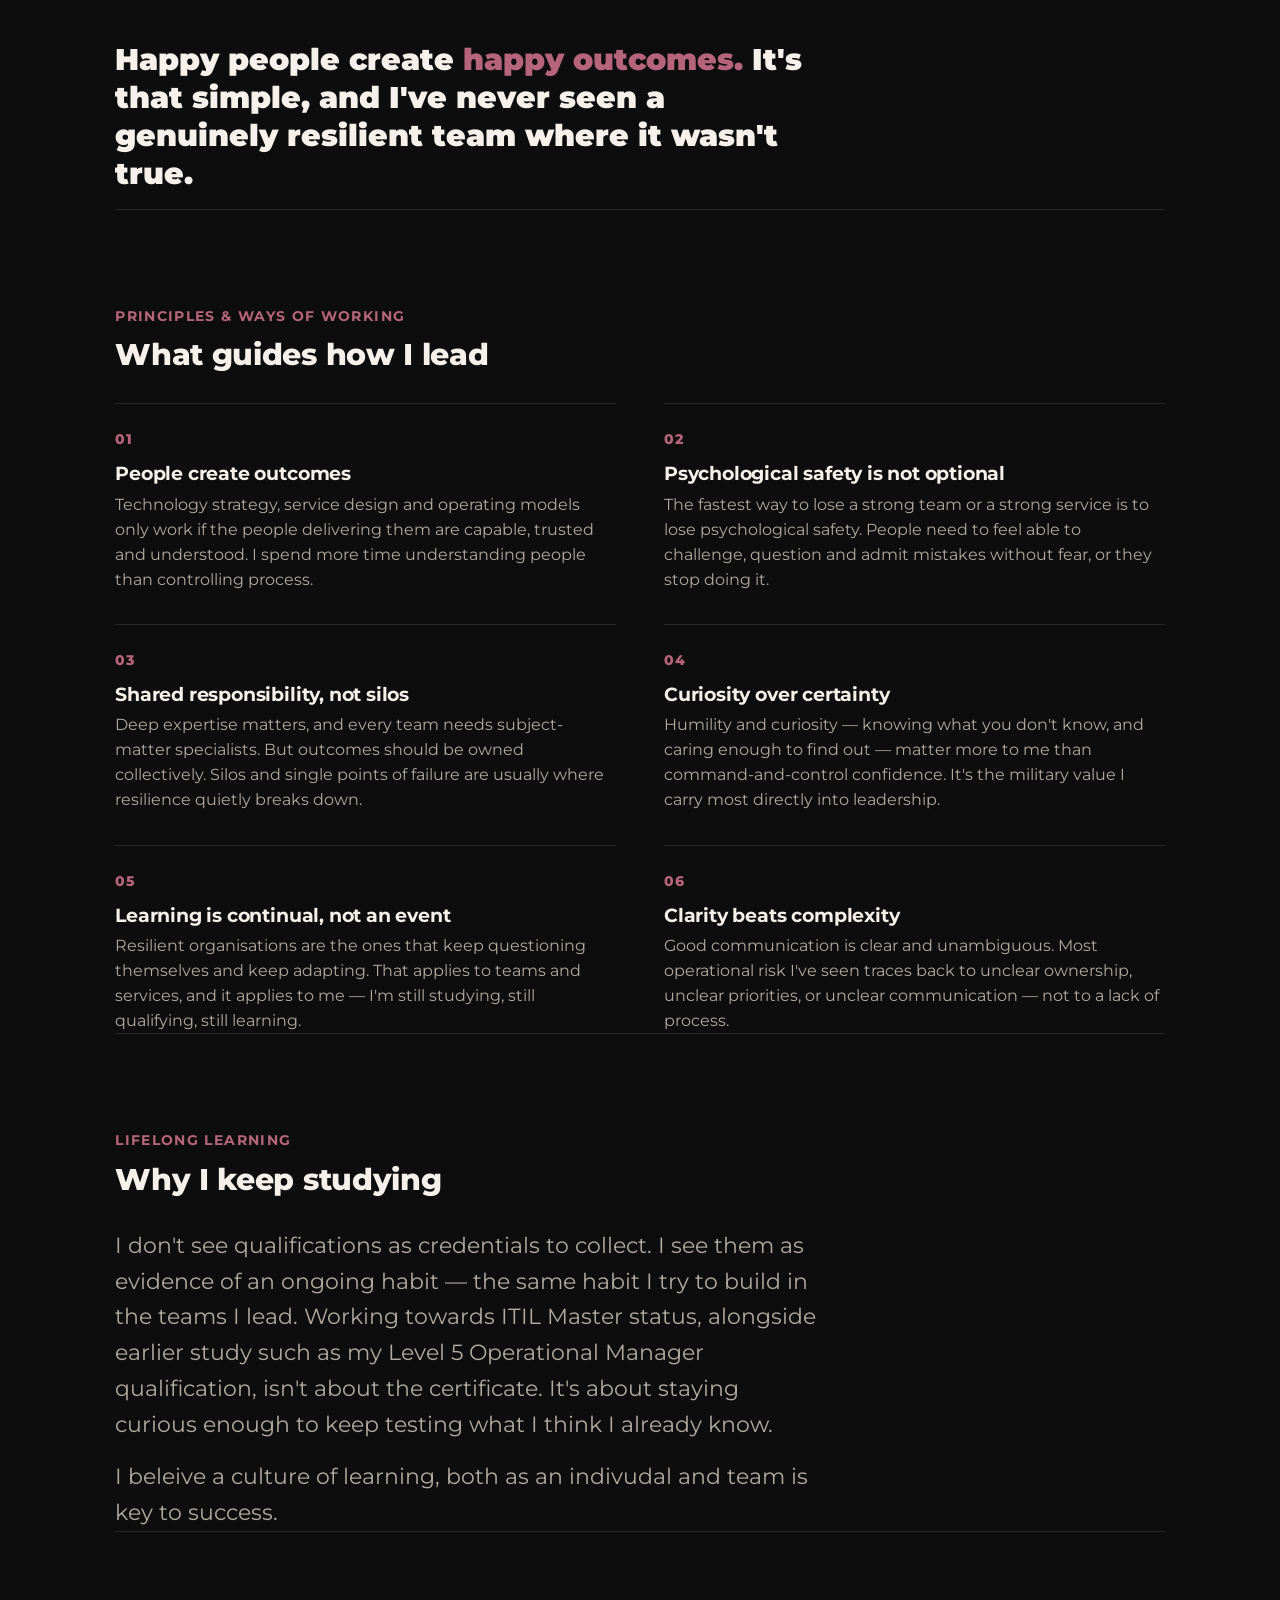
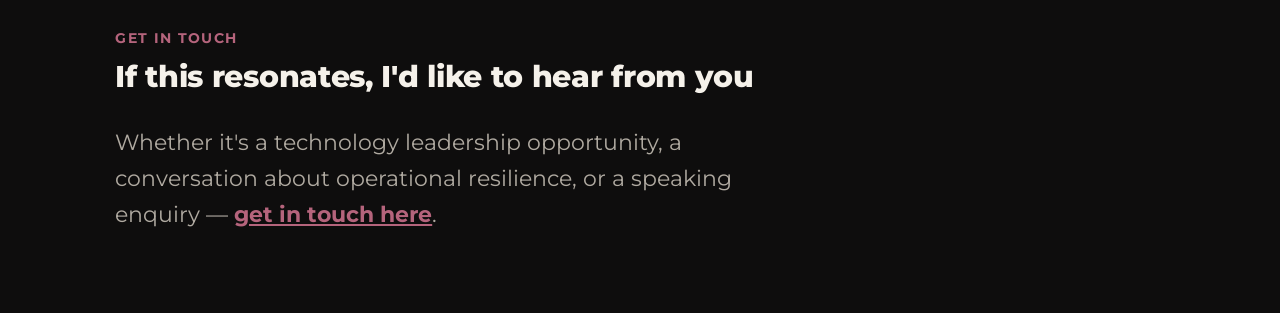
==== commit 1ee2d63e: "Update about.html" ====
--- a/about.html
+++ b/about.html
@@ -78,20 +78,20 @@
             <div class="prose">
 
                 <p>
-                    My career spans two worlds that, on paper, look very different: military
+                    My career spans two worlds that look very different: military
                     service and technology leadership. In practice, they're the same discipline
-                    applied to different problems &mdash; understanding where you actually are
+                    applied to different problems; understanding where you actually are
                     before deciding where to go, building teams that can operate under pressure,
                     and being honest about what's working and what isn't.
                 </p>
 
                 <p>
-                    I took the opportunity when leaving the Armed Forces to join FDM Group, an IT Consultancy that trains Armed Froces professionals in IT and Business. This gave me the way in to an industry I was passionate about. 
+                    I took the opportunity when leaving the Armed Forces to join FDM Group, an IT Consultancy that trains Armed Forces professionals in IT and Business. This gave me the way in to an industry I was passionate about. 
                 </p>
 
                 <p>
                     I currently lead IT Service Management at Pearson, and before that built a
-                    full Service Management discipline from scratch at a start up organisation &mdash; a piece of
+                    full Service Management discipline from scratch at a start up organisation; a piece of
                     work I remain genuinely proud of, not because of the frameworks I put in
                     place, but because of the team that grew around them. I have worked across mulitple high profile programmes of work in the public and private sector acting as the leads of many practices across different IT disciplines. 
                 </p>
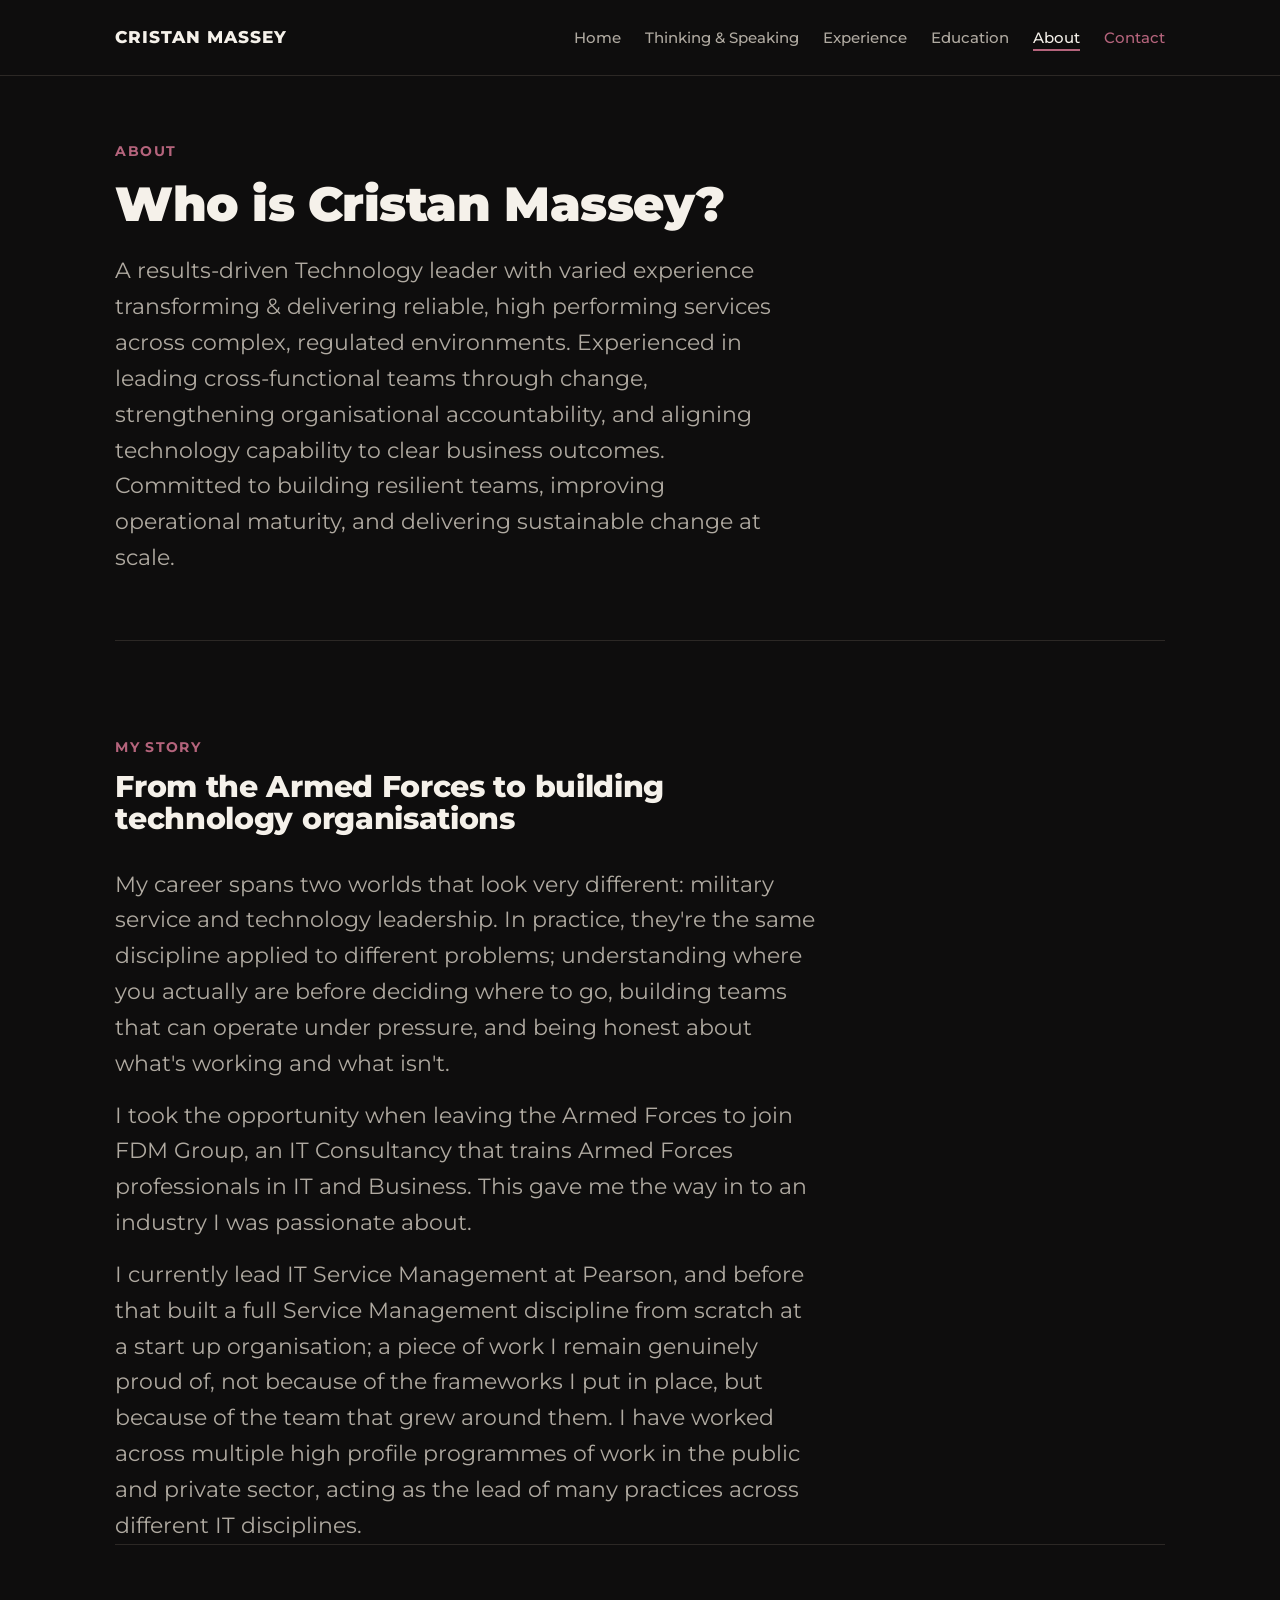
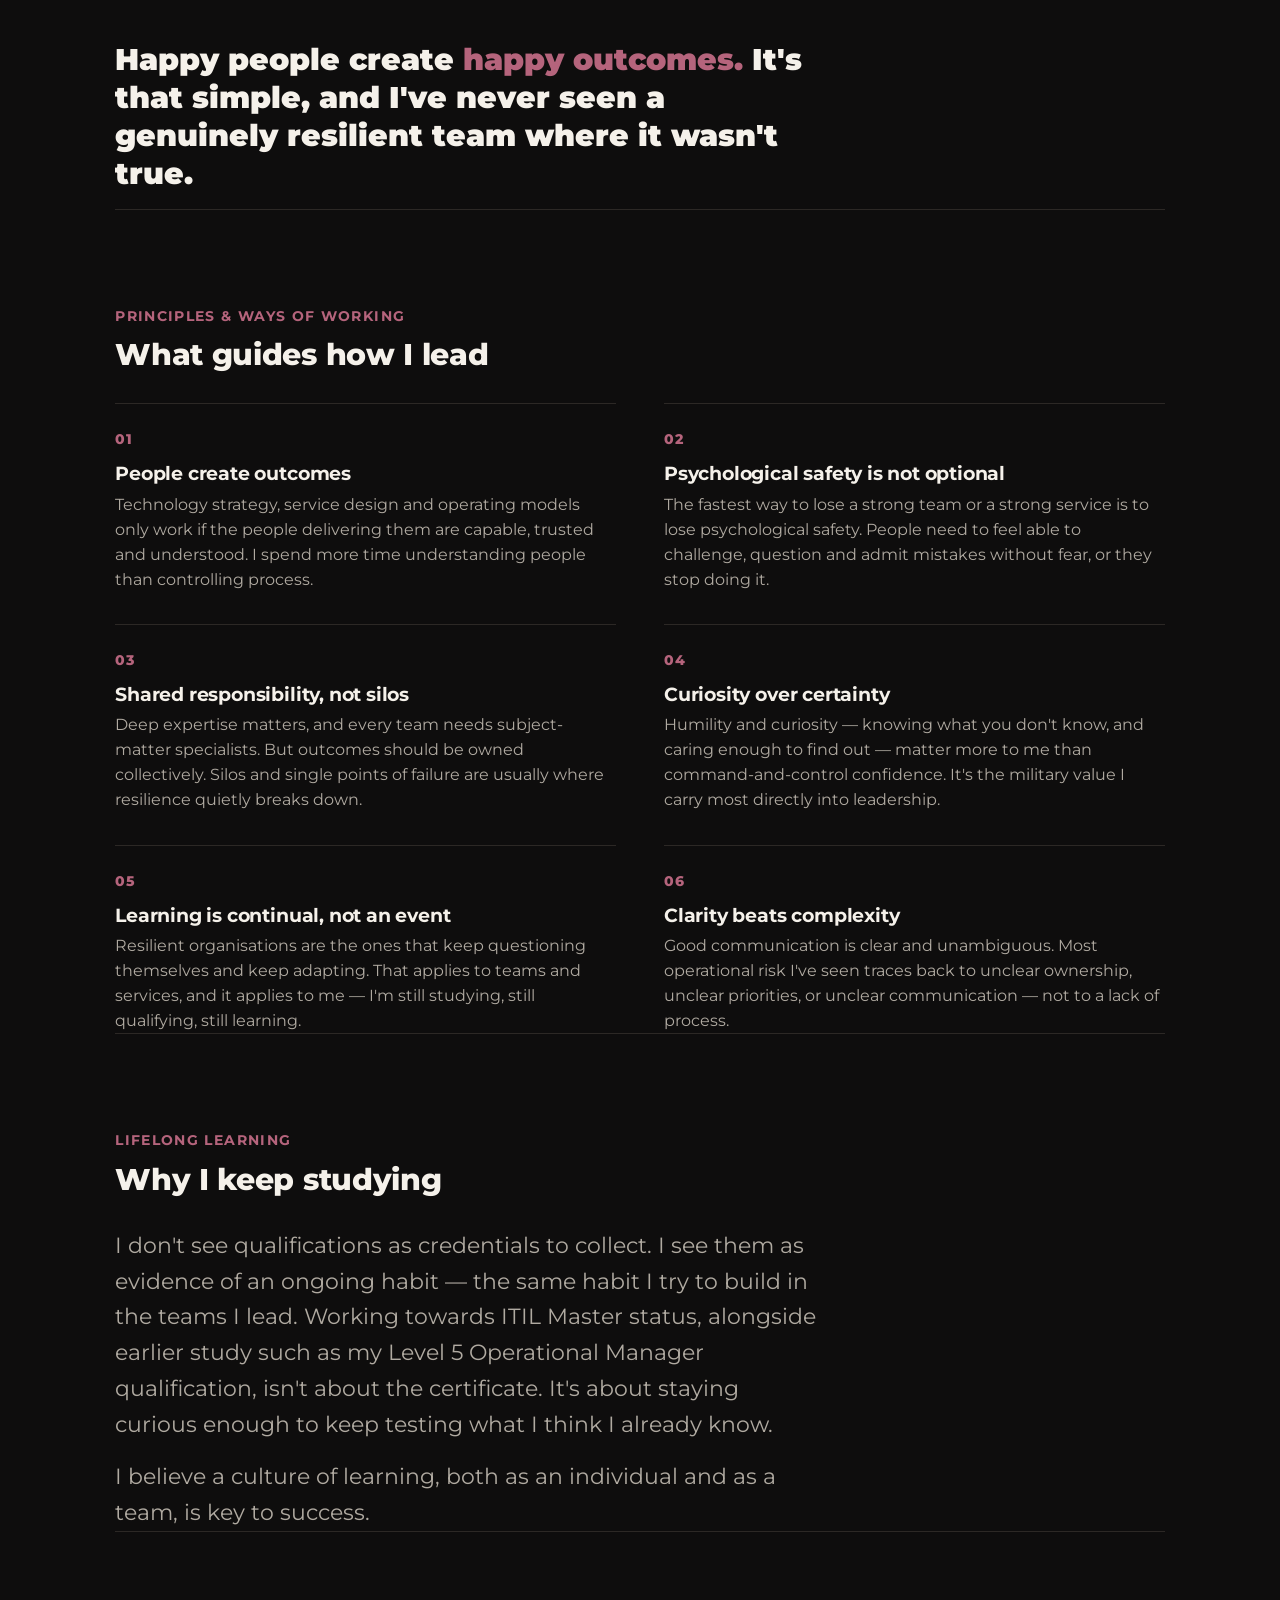
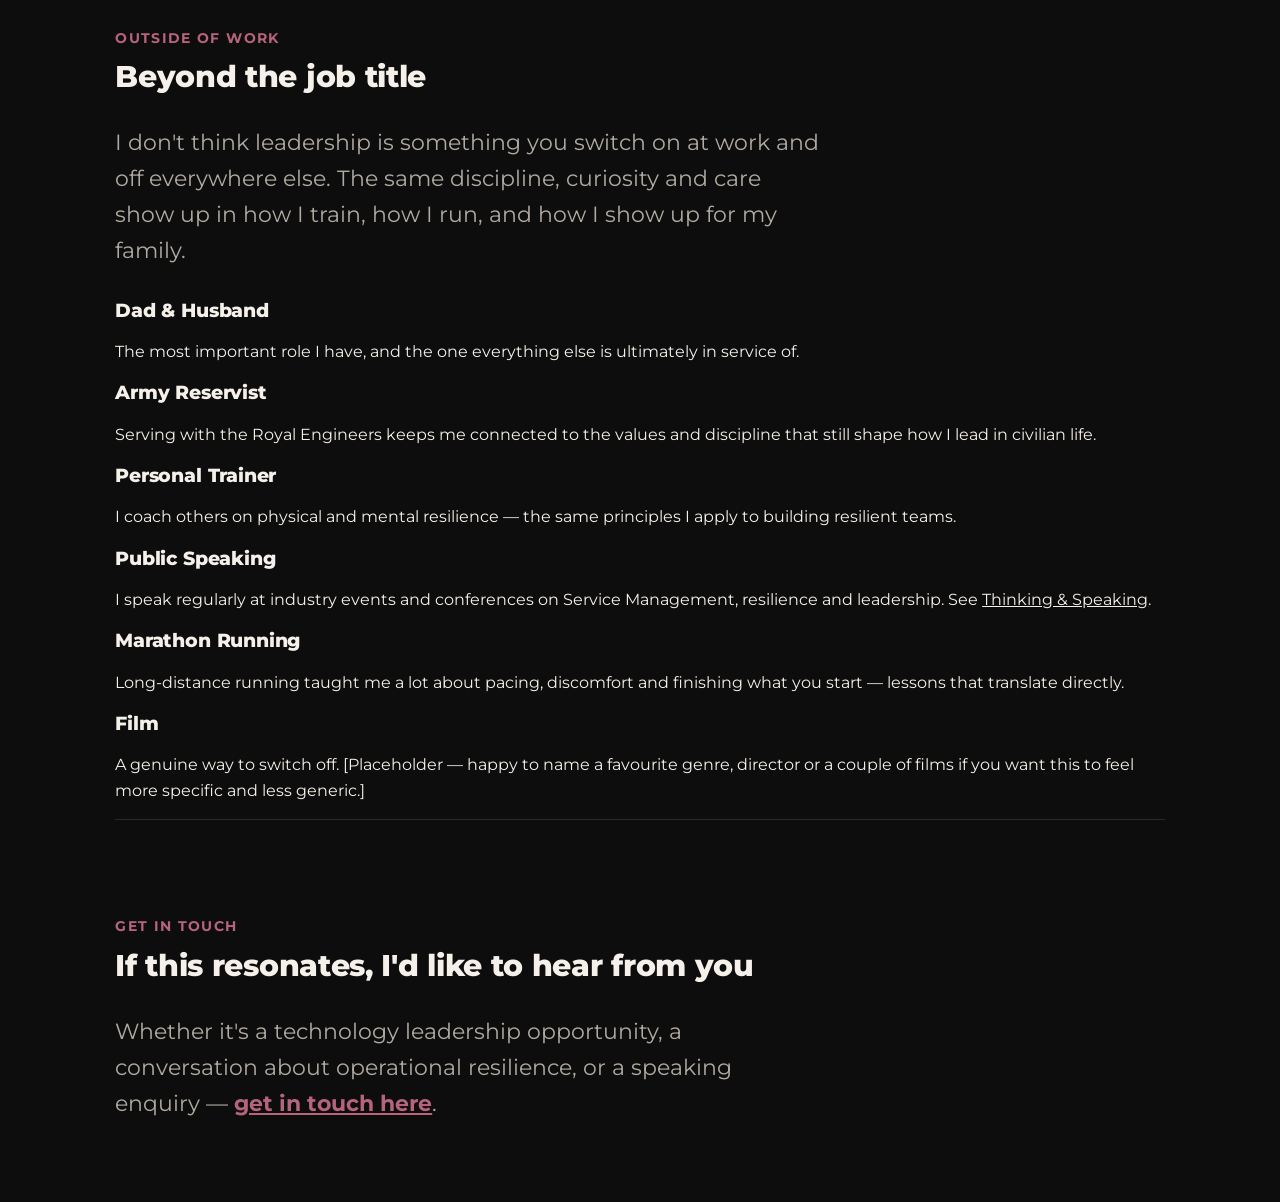
==== commit 5c7b8484: "Update about.html" ====
--- a/about.html
+++ b/about.html
@@ -1,34 +1,24 @@
 <!DOCTYPE html>
 <html lang="en-GB">
 <head>
-
     <meta charset="UTF-8">
     <meta name="viewport" content="width=device-width, initial-scale=1.0">
-
     <title>About | Cristan Massey</title>
-
     <meta name="description" content="How Cristan Massey leads: people-centred delivery, continual learning and the principles that guide his approach to technology leadership.">
-
     <!-- Google Fonts -->
     <link rel="preconnect" href="https://fonts.googleapis.com">
     <link rel="preconnect" href="https://fonts.gstatic.com" crossorigin>
     <link href="https://fonts.googleapis.com/css2?family=Montserrat:wght@400;500;600;700;800;900&display=swap" rel="stylesheet">
-
     <!-- Stylesheets -->
     <link rel="stylesheet" href="css/tokens.css">
     <link rel="stylesheet" href="css/global.css">
     <link rel="stylesheet" href="css/components.css">
-
 </head>
 <body>
-
     <a class="skip-link" href="#main-content">Skip to main content</a>
-
     <header class="site-header">
         <nav class="site-nav" aria-label="Primary navigation">
-
             <a href="index.html" class="site-name">CRISTAN MASSEY</a>
-
             <ul class="nav-links">
                 <li><a href="index.html">Home</a></li>
                 <li><a href="thinking.html">Thinking &amp; Speaking</a></li>
@@ -37,46 +27,34 @@
                 <li><a href="about.html" aria-current="page">About</a></li>
                 <li><a href="contact.html" class="contact-link">Contact</a></li>
             </ul>
-
         </nav>
     </header>
-
     <main id="main-content">
 
         <!-- ==================================================
              PAGE HEADER
              ================================================== -->
-
         <div class="page-header">
-
             <p class="page-kicker">About</p>
-
             <h1>Who is Cristan Massey?</h1>
-
             <p class="page-lead">
-                A results-driven Technology leader with varied experience transforming & delivering reliable, high performing
-services across complex, regulated environments. Experienced in leading cross-functional
-teams through change, strengthening organisational accountability, and aligning technology capability to
-clear business outcomes. Committed to building resilient teams, improving operational maturity, and
-delivering sustainable change at scale.
-
-            </p>
-
+                A results-driven Technology leader with varied experience transforming &amp; delivering reliable, high performing
+                services across complex, regulated environments. Experienced in leading cross-functional
+                teams through change, strengthening organisational accountability, and aligning technology capability to
+                clear business outcomes. Committed to building resilient teams, improving operational maturity, and
+                delivering sustainable change at scale.
+            </p>
         </div>
 
         <!-- ==================================================
              SECTION: MY STORY
              ================================================== -->
-
-        <section class="content-section">
-
+        <section class="content-section">
             <div class="section-heading">
                 <p class="eyebrow">My Story</p>
                 <h2>From the Armed Forces to building technology organisations</h2>
             </div>
-
             <div class="prose">
-
                 <p>
                     My career spans two worlds that look very different: military
                     service and technology leadership. In practice, they're the same discipline
@@ -84,48 +62,41 @@
                     before deciding where to go, building teams that can operate under pressure,
                     and being honest about what's working and what isn't.
                 </p>
-
-                <p>
-                    I took the opportunity when leaving the Armed Forces to join FDM Group, an IT Consultancy that trains Armed Forces professionals in IT and Business. This gave me the way in to an industry I was passionate about. 
-                </p>
-
+                <p>
+                    I took the opportunity when leaving the Armed Forces to join FDM Group, an IT
+                    Consultancy that trains Armed Forces professionals in IT and Business. This gave
+                    me the way in to an industry I was passionate about.
+                </p>
                 <p>
                     I currently lead IT Service Management at Pearson, and before that built a
                     full Service Management discipline from scratch at a start up organisation; a piece of
                     work I remain genuinely proud of, not because of the frameworks I put in
-                    place, but because of the team that grew around them. I have worked across mulitple high profile programmes of work in the public and private sector acting as the leads of many practices across different IT disciplines. 
-                </p>
-
-            </div>
-
+                    place, but because of the team that grew around them. I have worked across multiple
+                    high profile programmes of work in the public and private sector, acting as the lead
+                    of many practices across different IT disciplines.
+                </p>
+            </div>
         </section>
 
         <!-- ==================================================
              PULL STATEMENT
              ================================================== -->
-
-        <section class="content-section">
-
+        <section class="content-section">
             <p class="pull-statement">
                 Happy people create <span>happy outcomes.</span> It's that simple, and I've
                 never seen a genuinely resilient team where it wasn't true.
             </p>
-
         </section>
 
         <!-- ==================================================
              SECTION: PRINCIPLES / WAYS OF WORKING
              ================================================== -->
-
-        <section class="content-section">
-
+        <section class="content-section">
             <div class="section-heading">
                 <p class="eyebrow">Principles &amp; Ways of Working</p>
                 <h2>What guides how I lead</h2>
             </div>
-
             <div class="principles-grid">
-
                 <div class="principle">
                     <span class="principle-number">01</span>
                     <h3>People create outcomes</h3>
@@ -135,7 +106,6 @@
                         I spend more time understanding people than controlling process.
                     </p>
                 </div>
-
                 <div class="principle">
                     <span class="principle-number">02</span>
                     <h3>Psychological safety is not optional</h3>
@@ -145,7 +115,6 @@
                         and admit mistakes without fear, or they stop doing it.
                     </p>
                 </div>
-
                 <div class="principle">
                     <span class="principle-number">03</span>
                     <h3>Shared responsibility, not silos</h3>
@@ -155,7 +124,6 @@
                         failure are usually where resilience quietly breaks down.
                     </p>
                 </div>
-
                 <div class="principle">
                     <span class="principle-number">04</span>
                     <h3>Curiosity over certainty</h3>
@@ -165,7 +133,6 @@
                         confidence. It's the military value I carry most directly into leadership.
                     </p>
                 </div>
-
                 <div class="principle">
                     <span class="principle-number">05</span>
                     <h3>Learning is continual, not an event</h3>
@@ -175,7 +142,6 @@
                         to me &mdash; I'm still studying, still qualifying, still learning.
                     </p>
                 </div>
-
                 <div class="principle">
                     <span class="principle-number">06</span>
                     <h3>Clarity beats complexity</h3>
@@ -185,24 +151,18 @@
                         communication &mdash; not to a lack of process.
                     </p>
                 </div>
-
-            </div>
-
+            </div>
         </section>
 
         <!-- ==================================================
              SECTION: WHY I CARE ABOUT LEARNING
              ================================================== -->
-
-        <section class="content-section">
-
+        <section class="content-section">
             <div class="section-heading">
                 <p class="eyebrow">Lifelong Learning</p>
                 <h2>Why I keep studying</h2>
             </div>
-
             <div class="prose">
-
                 <p>
                     I don't see qualifications as credentials to collect. I see them as evidence
                     of an ongoing habit &mdash; the same habit I try to build in the teams I lead.
@@ -210,38 +170,98 @@
                     Operational Manager qualification, isn't about the certificate. It's about
                     staying curious enough to keep testing what I think I already know.
                 </p>
-
-                <p>
-                    I beleive a culture of learning, both as an indivudal and team is key to success. 
-                </p>
-
-            </div>
-
-        </section>
-
-        <!-- ==================================================
-             SECTION: CONTACT PROMPT (simple text link, no CTA
-             component built yet)
-             ================================================== -->
-
-        <section class="content-section">
-
+                <p>
+                    I believe a culture of learning, both as an individual and as a team, is key to success.
+                </p>
+            </div>
+        </section>
+
+        <!-- ==================================================
+             SECTION: OUTSIDE OF WORK
+             ================================================== -->
+        <section class="content-section">
+            <div class="section-heading">
+                <p class="eyebrow">Outside of Work</p>
+                <h2>Beyond the job title</h2>
+            </div>
+
+            <p class="prose" style="margin-bottom: var(--space-8);">
+                I don't think leadership is something you switch on at work and off everywhere
+                else. The same discipline, curiosity and care show up in how I train, how I run,
+                and how I show up for my family.
+            </p>
+
+            <div class="facets-grid">
+
+                <div class="facet">
+                    <h3>Dad &amp; Husband</h3>
+                    <p>
+                        The most important role I have, and the one everything else is
+                        ultimately in service of.
+                    </p>
+                </div>
+
+                <div class="facet">
+                    <h3>Army Reservist</h3>
+                    <p>
+                        Serving with the Royal Engineers keeps me connected to the values
+                        and discipline that still shape how I lead in civilian life.
+                    </p>
+                </div>
+
+                <div class="facet">
+                    <h3>Personal Trainer</h3>
+                    <p>
+                        I coach others on physical and mental resilience &mdash; the same
+                        principles I apply to building resilient teams.
+                    </p>
+                </div>
+
+                <div class="facet">
+                    <h3>Public Speaking</h3>
+                    <p>
+                        I speak regularly at industry events and conferences on Service
+                        Management, resilience and leadership. See
+                        <a href="thinking.html">Thinking &amp; Speaking</a>.
+                    </p>
+                </div>
+
+                <div class="facet">
+                    <h3>Marathon Running</h3>
+                    <p>
+                        Long-distance running taught me a lot about pacing, discomfort
+                        and finishing what you start &mdash; lessons that translate directly.
+                    </p>
+                </div>
+
+                <div class="facet">
+                    <h3>Film</h3>
+                    <p>
+                        A genuine way to switch off. [Placeholder &mdash; happy to name a
+                        favourite genre, director or a couple of films if you want this
+                        to feel more specific and less generic.]
+                    </p>
+                </div>
+
+            </div>
+        </section>
+
+        <!-- ==================================================
+             SECTION: CONTACT PROMPT
+             ================================================== -->
+        <section class="content-section">
             <div class="section-heading">
                 <p class="eyebrow">Get in touch</p>
                 <h2>If this resonates, I'd like to hear from you</h2>
             </div>
-
             <p class="prose">
                 Whether it's a technology leadership opportunity, a conversation about
                 operational resilience, or a speaking enquiry &mdash;
                 <a href="contact.html" style="color: var(--colour-accent); font-weight: 700;">get in touch here</a>.
             </p>
-
         </section>
 
     </main>
-
     <script src="js/main.js"></script>
-
 </body>
 </html>
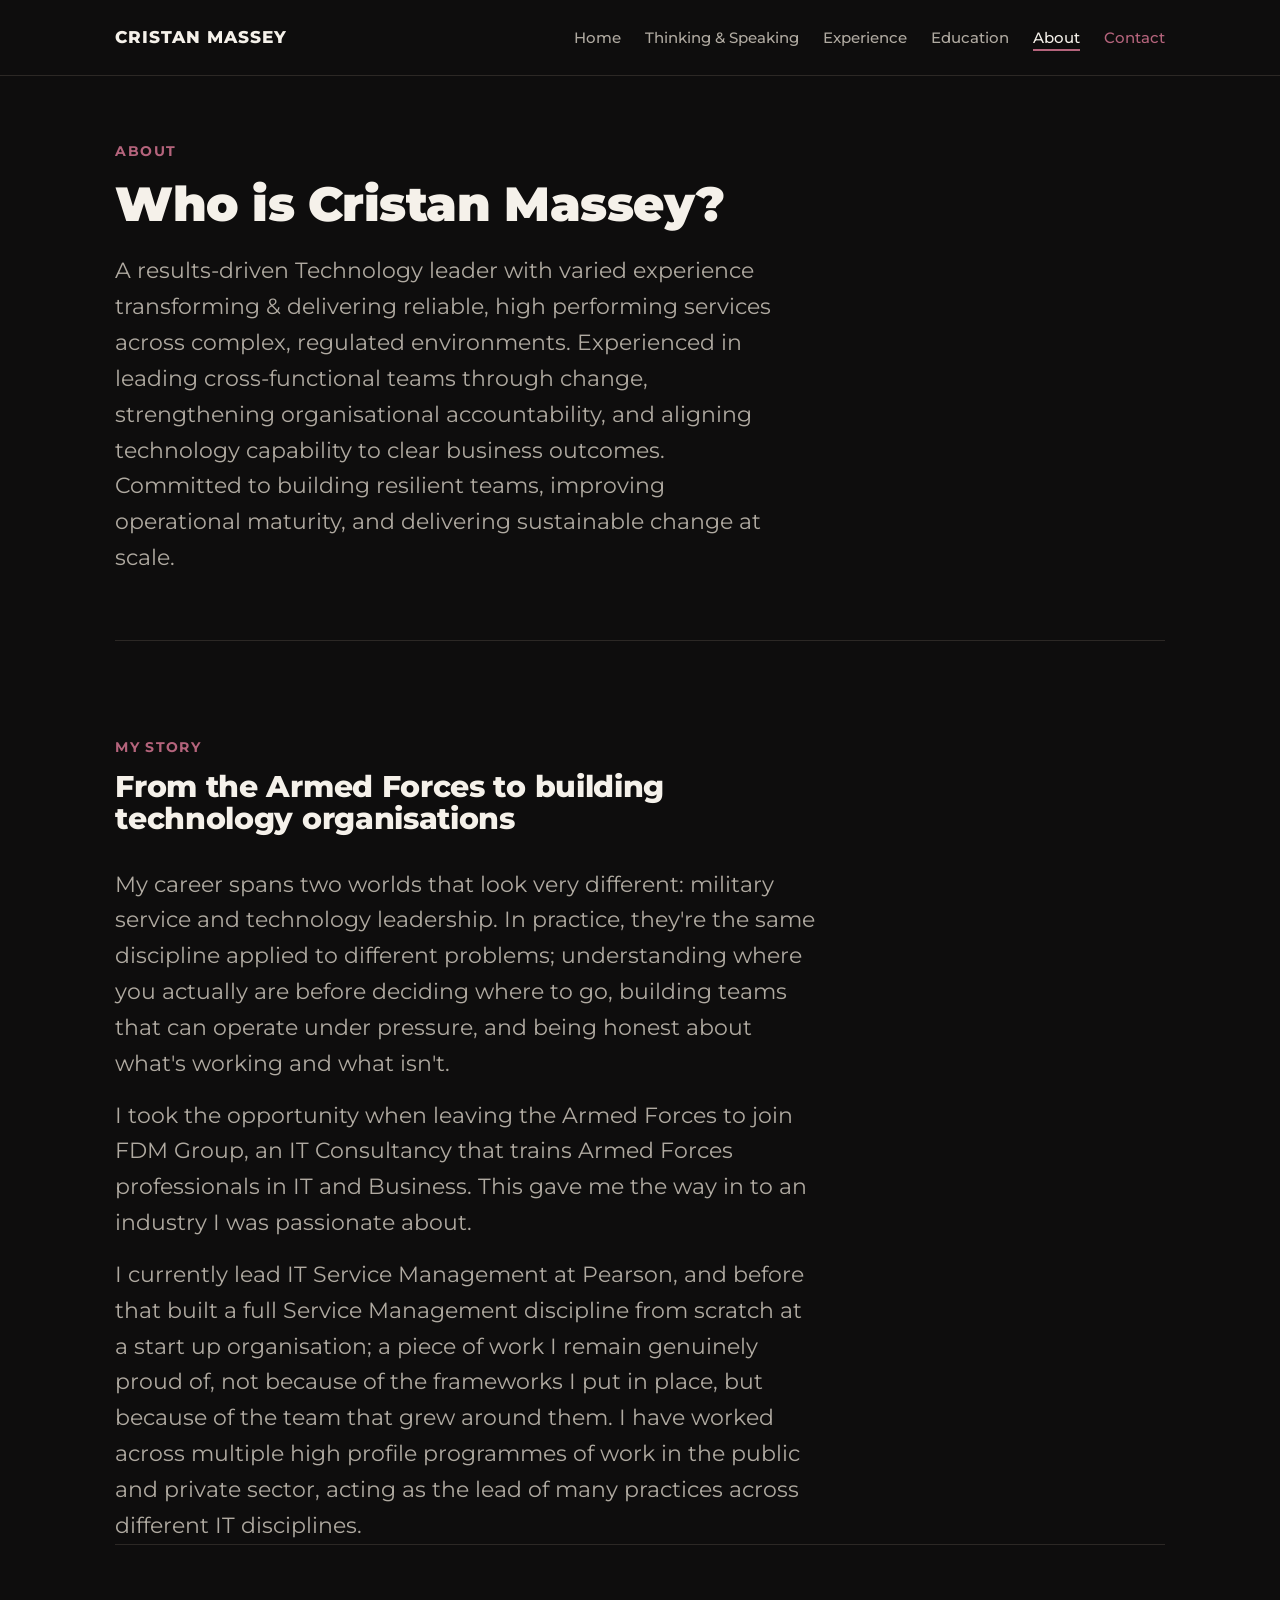
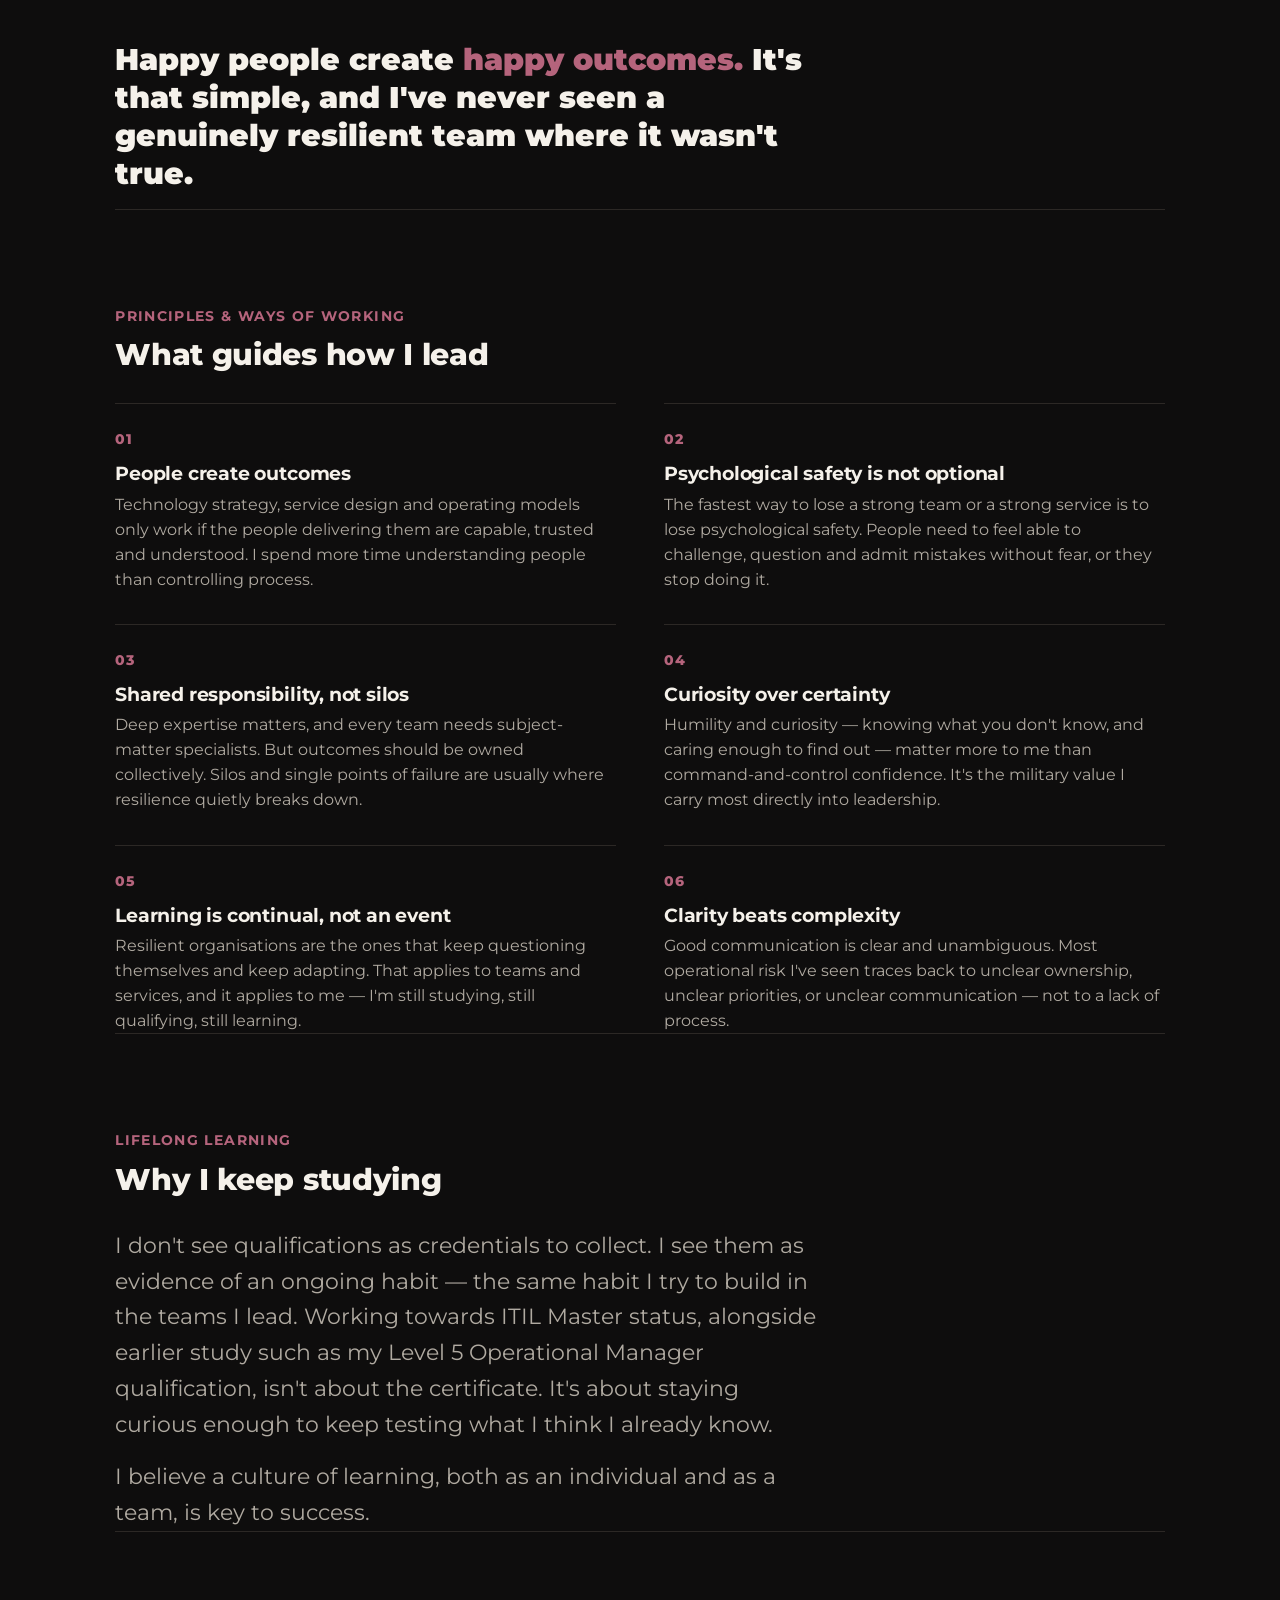
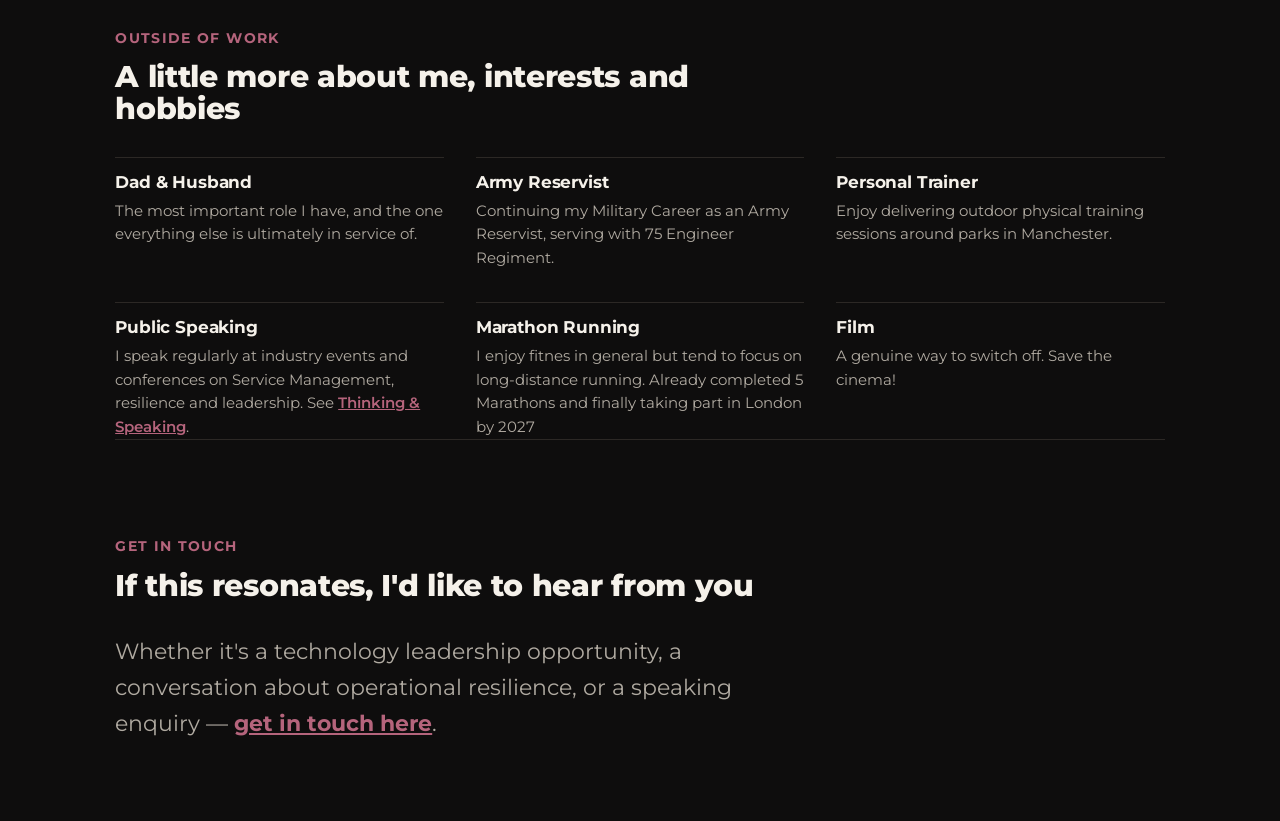
==== commit 9f85aa98: "Update about.html" ====
--- a/about.html
+++ b/about.html
@@ -182,14 +182,8 @@
         <section class="content-section">
             <div class="section-heading">
                 <p class="eyebrow">Outside of Work</p>
-                <h2>Beyond the job title</h2>
-            </div>
-
-            <p class="prose" style="margin-bottom: var(--space-8);">
-                I don't think leadership is something you switch on at work and off everywhere
-                else. The same discipline, curiosity and care show up in how I train, how I run,
-                and how I show up for my family.
-            </p>
+                <h2>A little more about me, interests and hobbies</h2>
+            </div>
 
             <div class="facets-grid">
 
@@ -204,16 +198,14 @@
                 <div class="facet">
                     <h3>Army Reservist</h3>
                     <p>
-                        Serving with the Royal Engineers keeps me connected to the values
-                        and discipline that still shape how I lead in civilian life.
+                        Continuing my Military Career as an Army Reservist, serving with 75 Engineer Regiment.
                     </p>
                 </div>
 
                 <div class="facet">
                     <h3>Personal Trainer</h3>
                     <p>
-                        I coach others on physical and mental resilience &mdash; the same
-                        principles I apply to building resilient teams.
+                     Enjoy delivering outdoor physical training sessions around parks in Manchester.   
                     </p>
                 </div>
 
@@ -229,17 +221,15 @@
                 <div class="facet">
                     <h3>Marathon Running</h3>
                     <p>
-                        Long-distance running taught me a lot about pacing, discomfort
-                        and finishing what you start &mdash; lessons that translate directly.
+                       I enjoy fitnes in general but tend to focus on long-distance running. 
+                        Already completed 5 Marathons and finally taking part in London by 2027
                     </p>
                 </div>
 
                 <div class="facet">
                     <h3>Film</h3>
                     <p>
-                        A genuine way to switch off. [Placeholder &mdash; happy to name a
-                        favourite genre, director or a couple of films if you want this
-                        to feel more specific and less generic.]
+                        A genuine way to switch off. Save the cinema!
                     </p>
                 </div>
 
--- a/css/components.css
+++ b/css/components.css
@@ -248,3 +248,49 @@
   font-size: 0.98rem;
   margin: 0;
 }
+/* --- Facets grid (About page: Outside of Work) --------------------------
+   Deliberately lighter-weight styling than .principles-grid: smaller
+   heading, no numbered index. This signals "personal facet" rather than
+   "core leadership principle" without needing icons or imagery. */
+
+.facets-grid {
+  display: grid;
+  grid-template-columns: repeat(3, 1fr);
+  gap: var(--space-8);
+}
+
+@media (max-width: 60rem) {
+  .facets-grid {
+    grid-template-columns: repeat(2, 1fr);
+  }
+}
+
+@media (max-width: 36rem) {
+  .facets-grid {
+    grid-template-columns: 1fr;
+  }
+}
+
+.facet {
+  border-top: var(--border-thin);
+  padding-top: var(--space-4);
+}
+
+.facet h3 {
+  font-size: 1.05rem;
+  font-weight: 700;
+  margin: 0 0 var(--space-2) 0;
+}
+
+.facet p {
+  color: var(--colour-ink-soft);
+  font-size: 0.92rem;
+  margin: 0;
+}
+
+.facet a {
+  color: var(--colour-accent);
+  font-weight: 600;
+  text-decoration: underline;
+}
+
